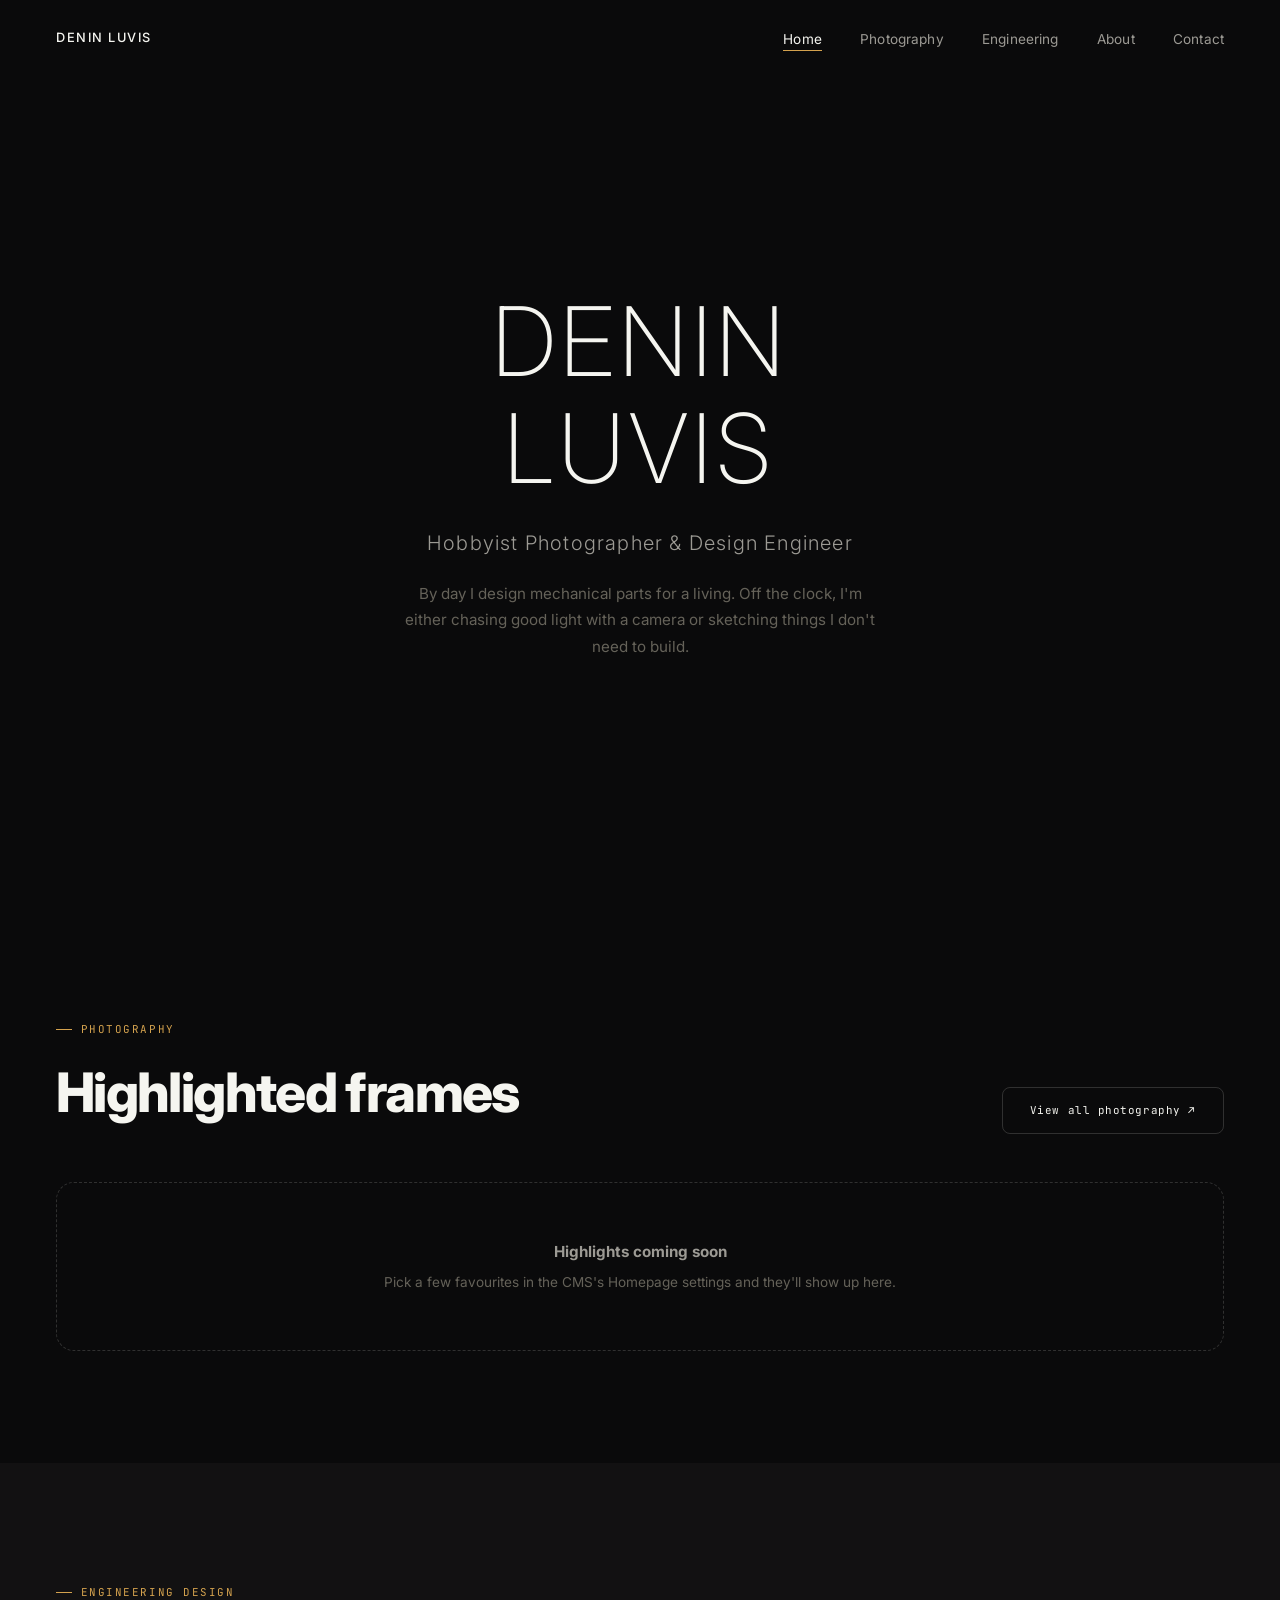
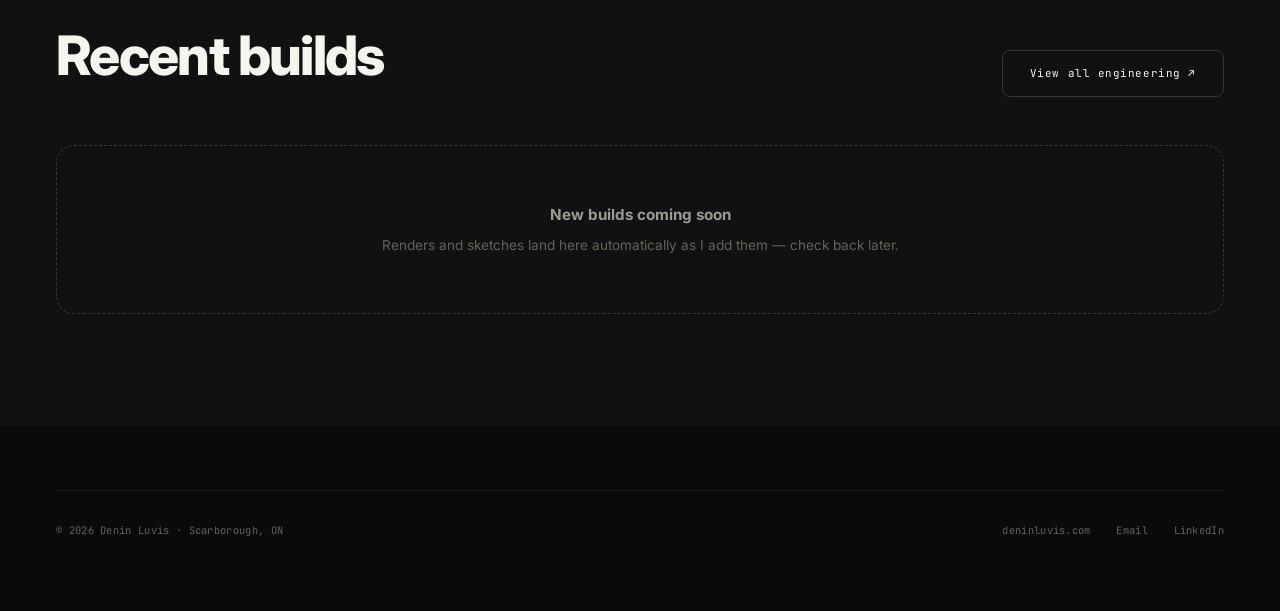
==== index.html @ 24b5c18c "Replace the home page photography teaser with curated highlights The auto-pulled "latest 6" masonry " ====
<!DOCTYPE html>
<html lang="en">
<head>
  <meta charset="UTF-8" />
  <meta name="viewport" content="width=device-width, initial-scale=1.0" />
  <title>Denin Luvis</title>
  <meta name="description" content="Denin Luvis — photography and personal engineering design projects, just for fun." />

  <!-- Google Fonts -->
  <link rel="preconnect" href="https://fonts.googleapis.com" />
  <link rel="preconnect" href="https://fonts.gstatic.com" crossorigin />
  <link href="https://fonts.googleapis.com/css2?family=Inter:wght@200;300;400;500;600;700;800&family=JetBrains+Mono:wght@400;500&display=swap" rel="stylesheet" />

  <!-- Stylesheet -->
  <link rel="stylesheet" href="style.css" />
</head>
<body class="is-home">

  <!-- ── Navigation ── -->
  <nav id="nav">
    <a href="/" class="nav-logo">Denin Luvis</a>
    <ul class="nav-links" id="nav-links">
      <li><a href="/" class="active">Home</a></li>
      <li><a href="/photography.html">Photography</a></li>
      <li><a href="/engineering.html">Engineering</a></li>
      <li><a href="/about.html">About</a></li>
      <li><a href="/contact.html">Contact</a></li>
    </ul>
    <button class="nav-toggle" id="nav-toggle" aria-label="Toggle menu" aria-expanded="false">
      <span></span><span></span><span></span>
    </button>
  </nav>

  <!-- ── Hero ── -->
  <section id="hero">
    <div class="hero-content">
      <h1 class="hero-name">Denin<br>Luvis</h1>
      <p class="hero-role">Hobbyist Photographer &amp; Design Engineer</p>
      <p class="hero-sub">By day I design mechanical parts for a living. Off the clock, I'm either chasing good light with a camera or sketching things I don't need to build.</p>
    </div>
  </section>

  <!-- ── Highlighted Photography ── -->
  <section id="highlights" class="gallery-section">
    <div class="section-inner">
      <div class="section-header section-header-row">
        <div>
          <p class="eyebrow reveal mono">Photography</p>
          <h2 class="section-title reveal reveal-delay-1">Highlighted frames</h2>
        </div>
        <a href="/photography.html" class="btn btn-ghost reveal reveal-delay-1">View all photography ↗</a>
      </div>
      <div class="highlights-grid"></div>
      <div class="gallery-empty" hidden>
        <strong>Highlights coming soon</strong>
        Pick a few favourites in the CMS's Homepage settings and they'll show up here.
      </div>
    </div>
  </section>

  <!-- ── Latest Engineering ── -->
  <section id="latest-engineering" class="gallery-section gallery-alt">
    <div class="section-inner">
      <div class="section-header section-header-row">
        <div>
          <p class="eyebrow reveal mono">Engineering Design</p>
          <h2 class="section-title reveal reveal-delay-1">Recent builds</h2>
        </div>
        <a href="/engineering.html" class="btn btn-ghost reveal reveal-delay-1">View all engineering ↗</a>
      </div>
      <div class="gallery-grid"></div>
      <div class="gallery-empty" hidden>
        <strong>New builds coming soon</strong>
        Renders and sketches land here automatically as I add them — check back later.
      </div>
    </div>
  </section>

  <!-- ── Footer ── -->
  <footer class="site-footer">
    <div class="footer-bar reveal">
      <span>© 2026 Denin Luvis · Scarborough, ON</span>
      <div class="footer-links">
        <a href="https://deninluvis.com" target="_blank" rel="noopener">deninluvis.com</a>
        <a href="mailto:contact@deninluvis.com">Email</a>
        <a href="https://www.linkedin.com/in/deninluvis" target="_blank" rel="noopener">LinkedIn</a>
      </div>
    </div>
  </footer>

  <!-- ── Lightbox ── -->
  <div id="lightbox">
    <button id="lightbox-close" aria-label="Close">&times;</button>
    <button id="lightbox-prev" class="lightbox-nav" aria-label="Previous image">&larr;</button>
    <img id="lightbox-img" src="" alt="" />
    <div class="lightbox-info">
      <div class="lightbox-meta">
        <span id="lightbox-caption"></span>
        <span id="lightbox-counter"></span>
      </div>
      <p id="lightbox-detail" class="lightbox-detail mono"></p>
      <a id="lightbox-link" class="lightbox-link mono" href="#" target="_blank" rel="noopener" hidden>View CAD model ↗</a>
    </div>
    <button id="lightbox-next" class="lightbox-nav" aria-label="Next image">&rarr;</button>
  </div>

  <!-- JavaScript -->
  <script src="main.js"></script>
</body>
</html>
---- style.css ----
/* =============================================
   Portfolio — Denin Luvis
   style.css — dark, image-forward hobby portfolio
   ============================================= */

*, *::before, *::after { box-sizing: border-box; margin: 0; padding: 0; }

:root {
  --bg:           #0a0a0b;
  --surface:      #151415;
  --surface-alt:  #121112;
  --ink:          #f5f5f0;
  --ink-mid:      #9c9a94;
  --ink-soft:     #656259;
  --line:         rgba(245,245,240,0.08);
  --line-strong:  rgba(245,245,240,0.16);
  --accent:       #d4a24e;
  --accent-dim:   #b8863a;
  --accent-soft:  rgba(212,162,78,0.12);
  --accent-line:  rgba(212,162,78,0.32);
  --accent-glow:  rgba(212,162,78,0.35);
  --bg-rgb:       10,10,11;
  --radius-sm:    8px;
  --radius:       14px;
  --radius-lg:    18px;
  --shadow-sm:    0 1px 2px rgba(0,0,0,0.4);
  --shadow-md:    0 24px 56px -16px rgba(0,0,0,0.75);
  --ease:         cubic-bezier(.16,.8,.24,1);
}

html { scroll-behavior: smooth; }

body {
  background: var(--bg);
  color: var(--ink);
  font-family: 'Inter', -apple-system, BlinkMacSystemFont, sans-serif;
  font-weight: 400;
  line-height: 1.5;
  overflow-x: hidden;
}

.mono { font-family: 'JetBrains Mono', ui-monospace, monospace; }
a { color: inherit; }

/* ── Nav ── */
nav {
  position: fixed;
  top: 0; left: 0; right: 0;
  z-index: 100;
  display: flex;
  align-items: center;
  justify-content: space-between;
  padding: 1.6rem 3.5rem;
  background: rgba(var(--bg-rgb),0.55);
  backdrop-filter: blur(22px) saturate(160%);
  -webkit-backdrop-filter: blur(22px) saturate(160%);
  border-bottom: 1px solid transparent;
  box-shadow: none;
  transition: background 0.35s var(--ease), backdrop-filter 0.35s var(--ease), border-color 0.35s var(--ease), padding 0.35s var(--ease), box-shadow 0.35s var(--ease);
}
nav.scrolled {
  padding: 1.15rem 3.5rem;
  border-bottom: 1px solid var(--line-strong);
  box-shadow: inset 0 1px 0 rgba(245,245,240,0.08), 0 12px 40px -16px rgba(0,0,0,0.55);
}

/* Home page only: nav starts fully transparent over the hero photo,
   the glass panel fades in once you scroll. */
body.is-home nav {
  background: transparent;
  backdrop-filter: none;
  -webkit-backdrop-filter: none;
}
body.is-home nav.scrolled {
  background: rgba(var(--bg-rgb),0.55);
  backdrop-filter: blur(22px) saturate(160%);
  -webkit-backdrop-filter: blur(22px) saturate(160%);
  border-bottom: 1px solid var(--line-strong);
  box-shadow: inset 0 1px 0 rgba(245,245,240,0.08), 0 12px 40px -16px rgba(0,0,0,0.55);
}
.nav-logo {
  font-size: 0.8rem;
  font-weight: 500;
  letter-spacing: 0.12em;
  text-transform: uppercase;
  color: var(--ink);
  text-decoration: none;
}
.nav-links { display: flex; align-items: center; gap: 2.4rem; list-style: none; }
.nav-links a {
  font-size: 0.85rem;
  font-weight: 400;
  letter-spacing: 0.01em;
  color: var(--ink-mid);
  text-decoration: none;
  transition: color 0.2s;
  position: relative;
  padding-bottom: 0.3rem;
}
.nav-links a::after {
  content: '';
  position: absolute;
  bottom: 0; left: 0;
  width: 0; height: 1px;
  background: var(--ink);
  transition: width 0.3s var(--ease);
}
.nav-links a:hover { color: var(--ink); }
.nav-links a:hover::after { width: 100%; }
.nav-links a.active { color: var(--ink); }
.nav-links a.active::after { width: 100%; background: var(--accent); }

.nav-toggle {
  display: none;
  flex-direction: column;
  gap: 5px;
  background: none;
  border: none;
  cursor: pointer;
  padding: 0.4rem;
}
.nav-toggle span { width: 20px; height: 1.5px; background: var(--ink); transition: transform 0.3s, opacity 0.3s; }
.nav-toggle.open span:nth-child(1) { transform: translateY(6.5px) rotate(45deg); }
.nav-toggle.open span:nth-child(2) { opacity: 0; }
.nav-toggle.open span:nth-child(3) { transform: translateY(-6.5px) rotate(-45deg); }

/* ── Shared ── */
section { position: relative; }
.section-inner { max-width: 1280px; margin: 0 auto; }

.eyebrow {
  font-family: 'JetBrains Mono', ui-monospace, monospace;
  font-size: 0.68rem;
  letter-spacing: 0.14em;
  text-transform: uppercase;
  color: var(--accent);
  display: inline-flex;
  align-items: center;
  gap: 0.55rem;
}
.eyebrow::before { content: ''; width: 16px; height: 1px; background: var(--accent); }

.section-header { margin: 0 auto 3rem; max-width: 640px; text-align: center; }
.section-header-row {
  display: flex;
  justify-content: space-between;
  align-items: flex-end;
  text-align: left;
  margin: 0 0 3rem;
  max-width: none;
  gap: 2rem;
  flex-wrap: wrap;
}
.section-title {
  font-size: clamp(2.2rem, 4.4vw, 3.4rem);
  font-weight: 800;
  letter-spacing: -0.03em;
  margin-top: 0.9rem;
}
.section-sub { margin-top: 0.9rem; font-size: 0.92rem; color: var(--ink-mid); line-height: 1.7; }

/* ── Hero ── */
#hero {
  position: relative;
  min-height: 100svh;
  display: flex;
  align-items: center;
  justify-content: center;
  text-align: center;
  padding: 8rem 2rem 5rem;
  background: var(--bg);
  overflow: hidden;
}
#hero::before {
  content: '';
  position: absolute;
  inset: 0;
  background-image: var(--hero-image, none);
  background-size: cover;
  background-position: center 45%;
  opacity: 0;
  filter: saturate(0.9);
  transition: opacity 1.1s var(--ease);
}
#hero.has-image::before { opacity: 1; }
#hero::after {
  content: '';
  position: absolute;
  inset: 0;
  background:
    radial-gradient(ellipse 70% 58% at 50% 48%, rgba(var(--bg-rgb),0.74), rgba(var(--bg-rgb),0.38) 70%),
    linear-gradient(180deg, rgba(var(--bg-rgb),0.4) 0%, rgba(var(--bg-rgb),0.28) 35%, rgba(var(--bg-rgb),0.6) 100%);
}
.hero-content { position: relative; z-index: 1; max-width: 900px; }
h1.hero-name {
  font-size: clamp(2.8rem, 7.5vw, 6rem);
  font-weight: 200;
  line-height: 1.12;
  letter-spacing: 0.05em;
  text-transform: uppercase;
  opacity: 0;
  transform: translateY(22px);
  animation: fadeUp 0.8s 0.22s forwards;
}
.hero-role {
  margin-top: 1.6rem;
  font-size: clamp(1rem, 1.6vw, 1.25rem);
  font-weight: 300;
  letter-spacing: 0.06em;
  color: var(--ink-mid);
  opacity: 0;
  transform: translateY(14px);
  animation: fadeUp 0.8s 0.4s forwards;
}
.hero-sub {
  margin: 1.4rem auto 0;
  font-size: 0.95rem;
  color: var(--ink-soft);
  max-width: 480px;
  line-height: 1.75;
  opacity: 0;
  transform: translateY(14px);
  animation: fadeUp 0.8s 0.56s forwards;
}
.scroll-cue {
  position: absolute;
  bottom: 2.4rem; left: 50%;
  transform: translateX(-50%);
  z-index: 1;
  display: flex;
  flex-direction: column;
  align-items: center;
  gap: 0.6rem;
  font-size: 0.6rem;
  letter-spacing: 0.2em;
  text-transform: uppercase;
  color: var(--ink-soft);
  opacity: 0;
  animation: fadeUp 0.9s 1s forwards;
}
.scroll-cue-line { width: 1px; height: 32px; background: linear-gradient(180deg, var(--accent), transparent); }

/* ── Buttons ── */
.btn {
  display: inline-flex;
  align-items: center;
  gap: 0.6rem;
  padding: 0.9rem 1.7rem;
  border-radius: var(--radius-sm);
  font-family: 'JetBrains Mono', ui-monospace, monospace;
  font-size: 0.68rem;
  letter-spacing: 0.05em;
  text-decoration: none;
  transition: transform 0.25s var(--ease), box-shadow 0.25s var(--ease), background 0.25s, color 0.25s, border-color 0.25s;
}
.btn-primary { background: var(--ink); color: var(--bg); border: 1px solid var(--ink); }
.btn-primary:hover { background: var(--accent); border-color: var(--accent); transform: translateY(-2px); box-shadow: var(--shadow-md), 0 0 40px var(--accent-glow); }
.btn-ghost { border: 1px solid var(--line-strong); color: var(--ink); }
.btn-ghost:hover { border-color: var(--accent); color: var(--accent); background: var(--accent-soft); transform: translateY(-2px); box-shadow: 0 0 28px var(--accent-glow); }

/* ── Gallery sections ── */
.gallery-section { padding: 7rem 3.5rem; }
.gallery-section.gallery-alt { background: var(--surface-alt); }

.gallery-grid {
  column-count: 2;
  column-gap: 0.5rem;
}
@media (min-width: 700px) { .gallery-grid { column-count: 3; } }
@media (min-width: 1100px) { .gallery-grid { column-count: 4; } }
.gallery-tile {
  position: relative;
  overflow: hidden;
  border: none;
  padding: 0;
  cursor: pointer;
  background: var(--surface);
  border-radius: var(--radius-sm);
  display: block;
  width: 100%;
  margin-bottom: 0.5rem;
  break-inside: avoid;
}
.gallery-tile img {
  width: 100%;
  height: auto;
  display: block;
  filter: brightness(0.94);
  transition: transform 0.7s var(--ease), filter 0.5s var(--ease);
}
.gallery-tile:hover img { transform: scale(1.07); filter: brightness(0.65); }
.gallery-tile-caption {
  position: absolute;
  left: 0; right: 0; bottom: 0;
  padding: 1.1rem 1rem;
  background: linear-gradient(180deg, transparent, rgba(0,0,0,0.75));
  color: var(--accent);
  font-size: 0.66rem;
  letter-spacing: 0.05em;
  text-transform: uppercase;
  text-align: left;
  opacity: 0;
  transform: translateY(8px);
  transition: opacity 0.3s, transform 0.3s;
}
.gallery-tile:hover .gallery-tile-caption { opacity: 1; transform: none; }

/* ── Highlighted photos (home page): fixed bento-style slots instead of
   the freeform masonry — 3 portrait (tall) + 3 landscape (wide) tiles ── */
.highlights-grid {
  display: grid;
  grid-template-columns: repeat(4, 1fr);
  grid-auto-rows: 150px;
  grid-auto-flow: dense;
  gap: 0.65rem;
}
.highlight-tile.portrait { grid-row: span 2; }
.highlight-tile.landscape { grid-column: span 2; }
.highlight-tile img { height: 100%; object-fit: cover; }
@media (max-width: 900px) {
  .highlights-grid { grid-template-columns: repeat(2, 1fr); grid-auto-rows: 130px; }
  .highlight-tile.landscape { grid-column: span 2; }
  .highlight-tile.portrait { grid-column: span 1; grid-row: span 2; }
}

.gallery-empty {
  border: 1px dashed var(--line-strong);
  border-radius: var(--radius-lg);
  padding: 3.5rem 2rem;
  text-align: center;
  color: var(--ink-soft);
  font-size: 0.85rem;
  line-height: 1.7;
}
.gallery-empty strong { color: var(--ink-mid); display: block; margin-bottom: 0.4rem; font-size: 0.95rem; }

/* ── About ── */
#about { padding: 8rem 3.5rem; background: var(--bg); border-top: 1px solid var(--line); }
#about .section-inner { max-width: 760px; }
.about-text {
  font-size: 0.98rem;
  line-height: 1.9;
  color: var(--ink-mid);
  margin-bottom: 1.3rem;
}
.about-text strong { color: var(--ink); font-weight: 600; }

/* ── Contact ── */
#contact {
  background: var(--surface-alt);
  padding: 9rem 3.5rem;
  display: flex;
  flex-direction: column;
  align-items: center;
  text-align: center;
  border-top: 1px solid var(--line);
}
.contact-heading {
  font-size: clamp(2.4rem, 6.4vw, 4.8rem);
  font-weight: 800;
  letter-spacing: -0.035em;
  line-height: 1.06;
  margin: 1.4rem 0 2.6rem;
  max-width: 760px;
}
.contact-heading .accent-text { color: var(--accent); }

.site-footer { background: var(--bg); padding: 4rem 3.5rem 4.5rem; display: flex; justify-content: center; }

.footer-bar {
  margin: 0 auto;
  padding-top: 2rem;
  border-top: 1px solid var(--line);
  width: 100%;
  max-width: 1280px;
  display: flex;
  justify-content: space-between;
  align-items: center;
  font-family: 'JetBrains Mono', ui-monospace, monospace;
  font-size: 0.65rem;
  color: var(--ink-soft);
  letter-spacing: 0.03em;
}
.footer-links { display: flex; gap: 1.6rem; }
.footer-links a { text-decoration: none; color: var(--ink-soft); transition: color 0.2s; }
.footer-links a:hover { color: var(--accent); }

/* ── Lightbox ── */
#lightbox {
  position: fixed;
  inset: 0;
  z-index: 1000;
  background: rgba(6,5,4,0.95);
  display: flex;
  flex-direction: column;
  align-items: center;
  justify-content: center;
  opacity: 0;
  pointer-events: none;
  transition: opacity 0.3s var(--ease);
  padding: 2rem;
}
#lightbox.open { opacity: 1; pointer-events: auto; }
#lightbox img {
  max-width: 88vw;
  max-height: 76vh;
  object-fit: contain;
  border-radius: 4px;
  transition: opacity 0.15s;
  box-shadow: var(--shadow-md);
}
.lightbox-info { margin-top: 1.2rem; max-width: 560px; text-align: center; }
.lightbox-meta {
  display: flex;
  align-items: center;
  justify-content: center;
  gap: 1rem;
  font-family: 'JetBrains Mono', ui-monospace, monospace;
  font-size: 0.7rem;
  letter-spacing: 0.05em;
  color: var(--ink-mid);
}
.lightbox-meta span:first-child { color: var(--ink); text-transform: uppercase; }
.lightbox-detail {
  margin-top: 0.6rem;
  font-size: 0.72rem;
  letter-spacing: 0.03em;
  color: var(--ink-soft);
  line-height: 1.7;
}
.lightbox-link {
  display: inline-flex;
  margin-top: 0.9rem;
  font-size: 0.66rem;
  letter-spacing: 0.06em;
  text-transform: uppercase;
  color: var(--accent);
  text-decoration: none;
  border-bottom: 1px solid var(--accent-line);
  padding-bottom: 2px;
  transition: color 0.2s, border-color 0.2s;
}
.lightbox-link:hover { color: var(--accent-dim); border-color: var(--accent); }
.lightbox-link[hidden] { display: none; }
#lightbox-close {
  position: fixed;
  top: 1.8rem; right: 2rem;
  background: none;
  border: none;
  color: var(--ink);
  font-size: 1.6rem;
  line-height: 1;
  cursor: pointer;
  padding: 0.5rem;
  opacity: 0.75;
  transition: opacity 0.2s;
}
#lightbox-close:hover { opacity: 1; }
.lightbox-nav {
  position: fixed;
  top: 50%;
  transform: translateY(-50%);
  background: none;
  border: none;
  color: var(--ink);
  font-size: 1.8rem;
  cursor: pointer;
  padding: 1rem;
  opacity: 0.6;
  transition: opacity 0.2s;
}
.lightbox-nav:hover { opacity: 1; }
#lightbox-prev { left: 0.8rem; }
#lightbox-next { right: 0.8rem; }

/* ── Scroll reveal ── */
.reveal { opacity: 0; transform: translateY(28px); transition: opacity 0.8s var(--ease), transform 0.8s var(--ease); }
.reveal.visible { opacity: 1; transform: none; }
.reveal-delay-1 { transition-delay: 0.1s; }
.reveal-delay-2 { transition-delay: 0.2s; }

@keyframes fadeUp { to { opacity: 1; transform: none; } }

/* ── Responsive ── */
@media (max-width: 700px) {
  #hero::before { background-image: var(--hero-image-mobile, var(--hero-image, none)); }
  nav, nav.scrolled { padding: 1.2rem 1.5rem; }
  .nav-links {
    position: fixed;
    top: 64px; left: 0; right: 0;
    flex-direction: column;
    align-items: flex-start;
    gap: 1.4rem;
    background: var(--surface);
    border-bottom: 1px solid var(--line-strong);
    box-shadow: inset 0 1px 0 rgba(245,245,240,0.06), 0 16px 40px -16px rgba(0,0,0,0.55);
    padding: 1.6rem 1.5rem 2rem;
    transform: translateY(-8px);
    opacity: 0;
    pointer-events: none;
    transition: opacity 0.25s, transform 0.25s;
  }
  .nav-links.open { opacity: 1; transform: none; pointer-events: auto; }
  .nav-toggle { display: flex; }

  #hero { padding: 7rem 1.5rem 3.5rem; }
  .gallery-section, #about, #contact { padding: 5rem 1.5rem; }
  .section-header-row { flex-direction: column; align-items: flex-start; gap: 1.2rem; }
  .footer-bar { flex-direction: column; gap: 1rem; align-items: flex-start; }
  .lightbox-nav { font-size: 1.4rem; padding: 0.6rem; }
}
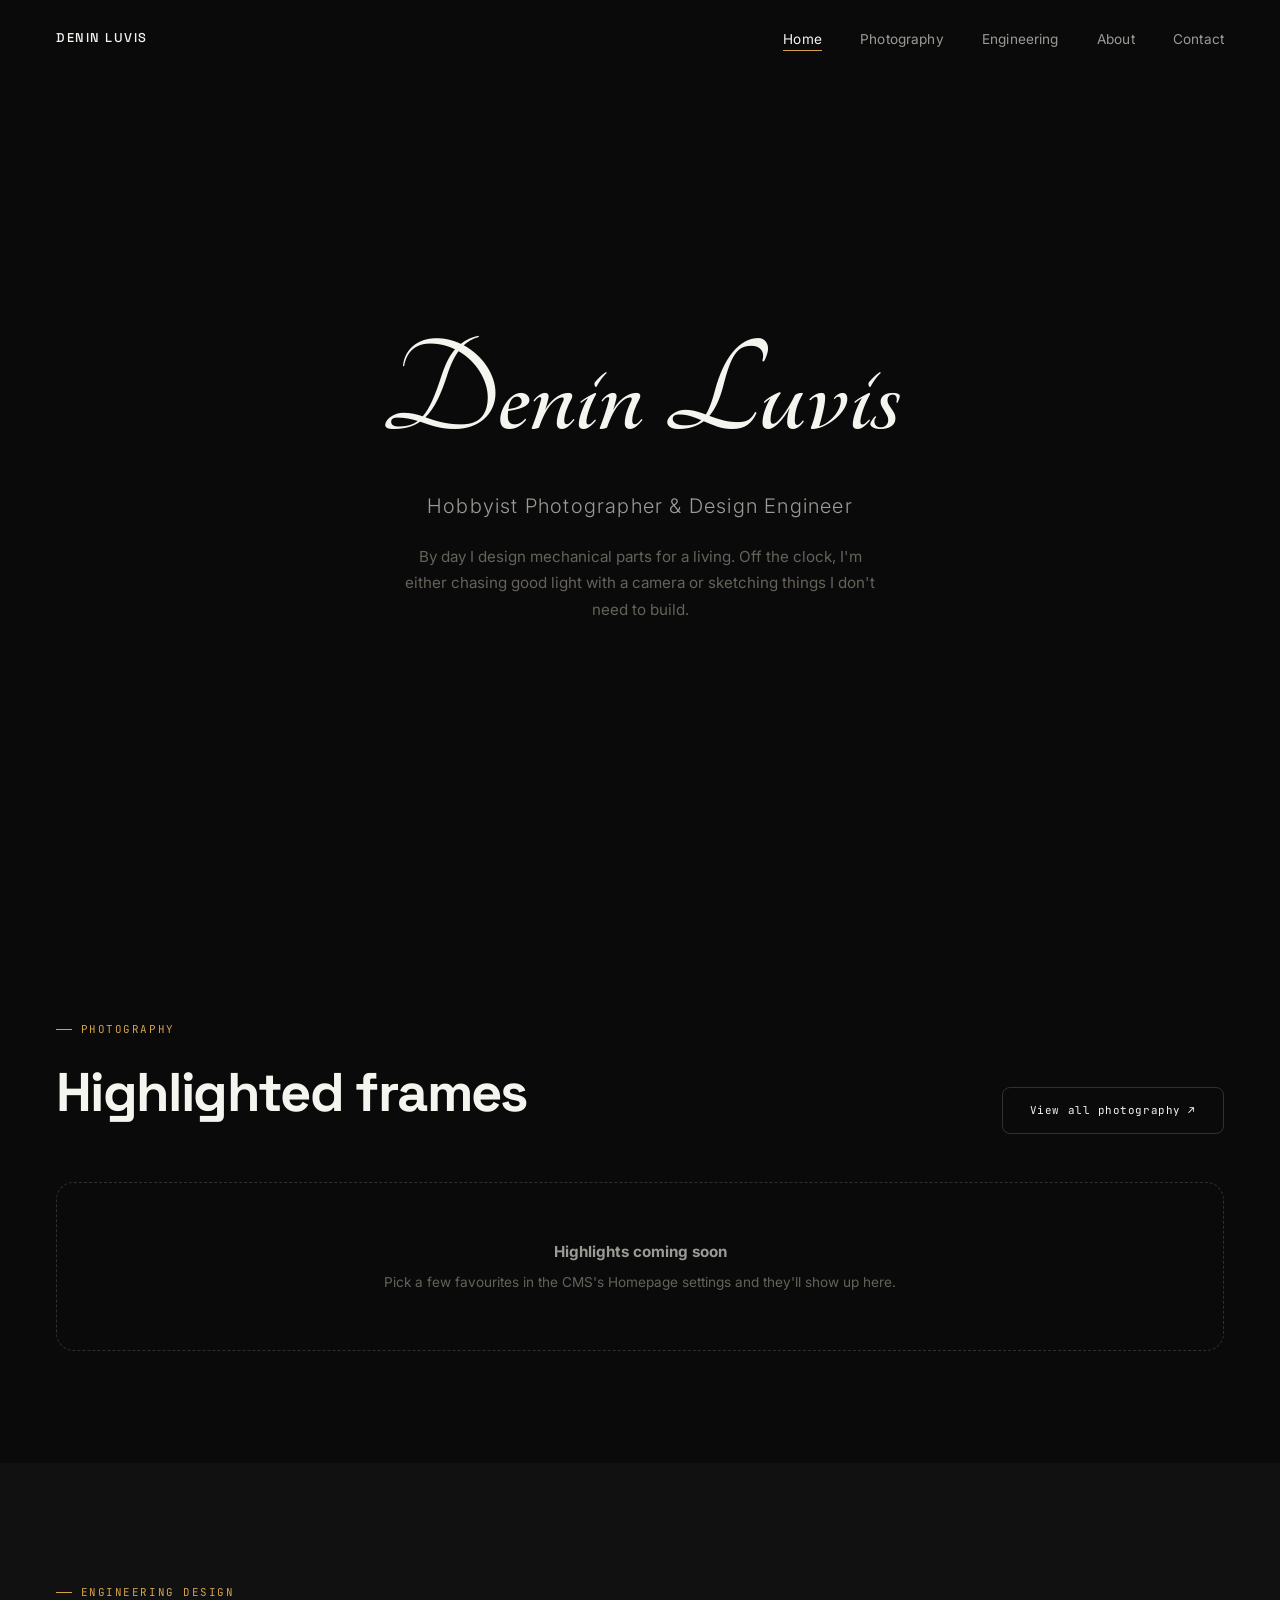
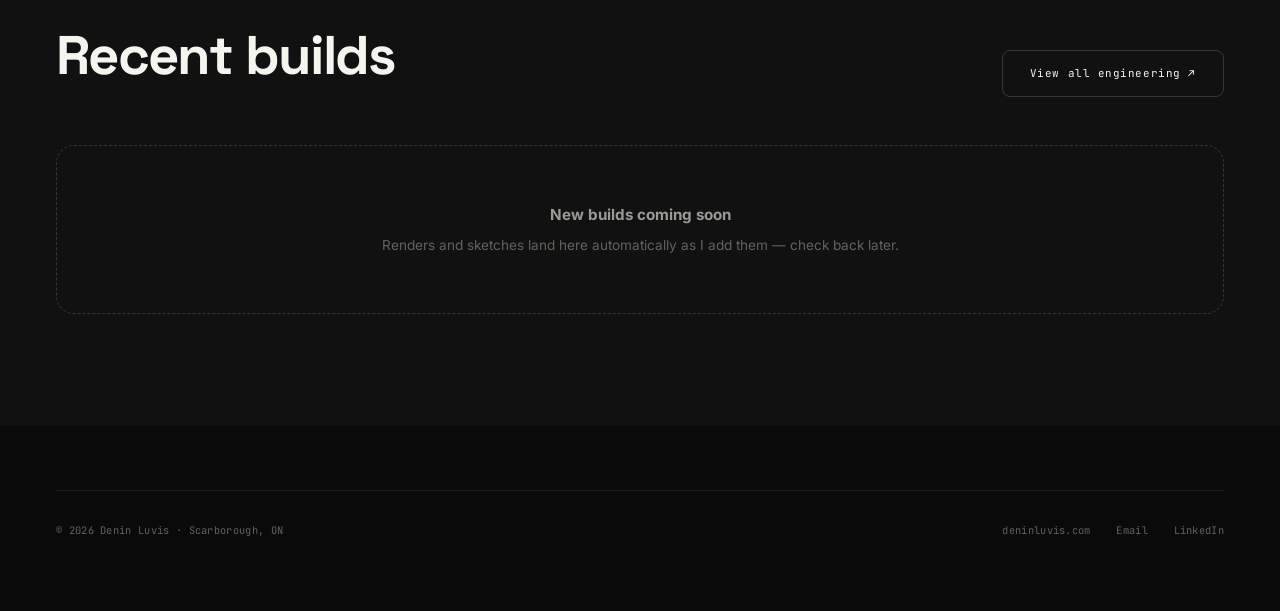
==== commit 5b131add: "Fix glassmorphic mobile nav legibility and switch heading font to Tangerine hero name Blur the page " ====
--- a/index.html
+++ b/index.html
@@ -9,7 +9,7 @@
   <!-- Google Fonts -->
   <link rel="preconnect" href="https://fonts.googleapis.com" />
   <link rel="preconnect" href="https://fonts.gstatic.com" crossorigin />
-  <link href="https://fonts.googleapis.com/css2?family=Inter:wght@200;300;400;500;600;700;800&family=JetBrains+Mono:wght@400;500&display=swap" rel="stylesheet" />
+  <link href="https://fonts.googleapis.com/css2?family=Inter:wght@200;300;400;500;600;700;800&family=Space+Grotesk:wght@300;400;500;600;700&family=Tangerine:wght@400;700&family=JetBrains+Mono:wght@400;500&display=swap" rel="stylesheet" />
 
   <!-- Stylesheet -->
   <link rel="stylesheet" href="style.css" />
@@ -34,7 +34,7 @@
   <!-- ── Hero ── -->
   <section id="hero">
     <div class="hero-content">
-      <h1 class="hero-name">Denin<br>Luvis</h1>
+      <h1 class="hero-name">Denin Luvis</h1>
       <p class="hero-role">Hobbyist Photographer &amp; Design Engineer</p>
       <p class="hero-sub">By day I design mechanical parts for a living. Off the clock, I'm either chasing good light with a camera or sketching things I don't need to build.</p>
     </div>
--- a/style.css
+++ b/style.css
@@ -42,6 +42,10 @@
 .mono { font-family: 'JetBrains Mono', ui-monospace, monospace; }
 a { color: inherit; }
 
+h1, h2, h3, .nav-logo {
+  font-family: 'Space Grotesk', 'Inter', -apple-system, BlinkMacSystemFont, sans-serif;
+}
+
 /* ── Nav ── */
 nav {
   position: fixed;
@@ -193,11 +197,12 @@
 }
 .hero-content { position: relative; z-index: 1; max-width: 900px; }
 h1.hero-name {
-  font-size: clamp(2.8rem, 7.5vw, 6rem);
-  font-weight: 200;
-  line-height: 1.12;
-  letter-spacing: 0.05em;
-  text-transform: uppercase;
+  font-family: 'Tangerine', 'Space Grotesk', cursive;
+  font-size: clamp(4.5rem, 11vw, 9rem);
+  font-weight: 700;
+  line-height: 1;
+  letter-spacing: 0;
+  text-transform: none;
   opacity: 0;
   transform: translateY(22px);
   animation: fadeUp 0.8s 0.22s forwards;
@@ -491,7 +496,9 @@
     flex-direction: column;
     align-items: flex-start;
     gap: 1.4rem;
-    background: var(--surface);
+    background: rgba(var(--bg-rgb),0.55);
+    backdrop-filter: blur(28px) saturate(180%);
+    -webkit-backdrop-filter: blur(28px) saturate(180%);
     border-bottom: 1px solid var(--line-strong);
     box-shadow: inset 0 1px 0 rgba(245,245,240,0.06), 0 16px 40px -16px rgba(0,0,0,0.55);
     padding: 1.6rem 1.5rem 2rem;
@@ -503,6 +510,16 @@
   .nav-links.open { opacity: 1; transform: none; pointer-events: auto; }
   .nav-toggle { display: flex; }
 
+  /* Blur/dim the page content itself behind the open mobile menu — a
+     translucent panel alone can't reliably hide large bold headings
+     sitting directly behind it, so the source content is blurred too. */
+  body.nav-open > section,
+  body.nav-open > footer {
+    filter: blur(16px);
+    opacity: 0.4;
+    transition: filter 0.3s, opacity 0.3s;
+  }
+
   #hero { padding: 7rem 1.5rem 3.5rem; }
   .gallery-section, #about, #contact { padding: 5rem 1.5rem; }
   .section-header-row { flex-direction: column; align-items: flex-start; gap: 1.2rem; }
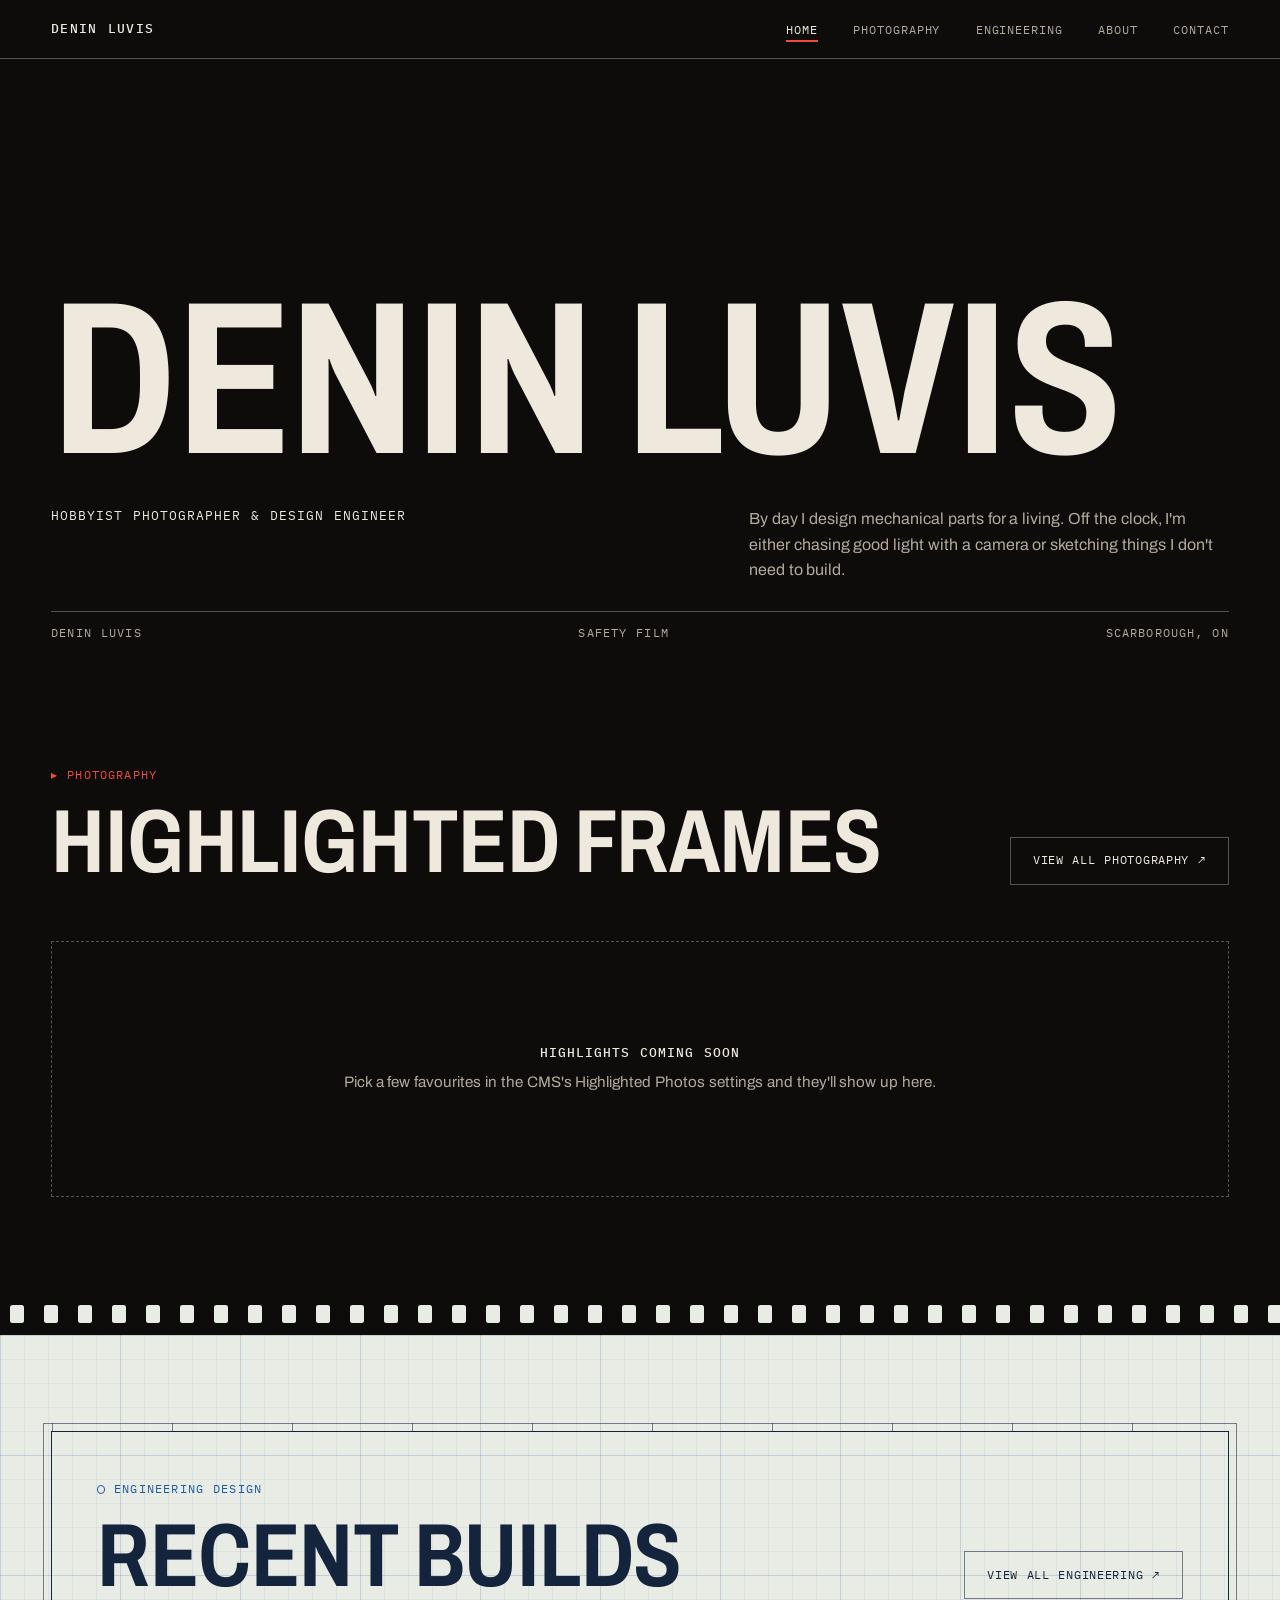
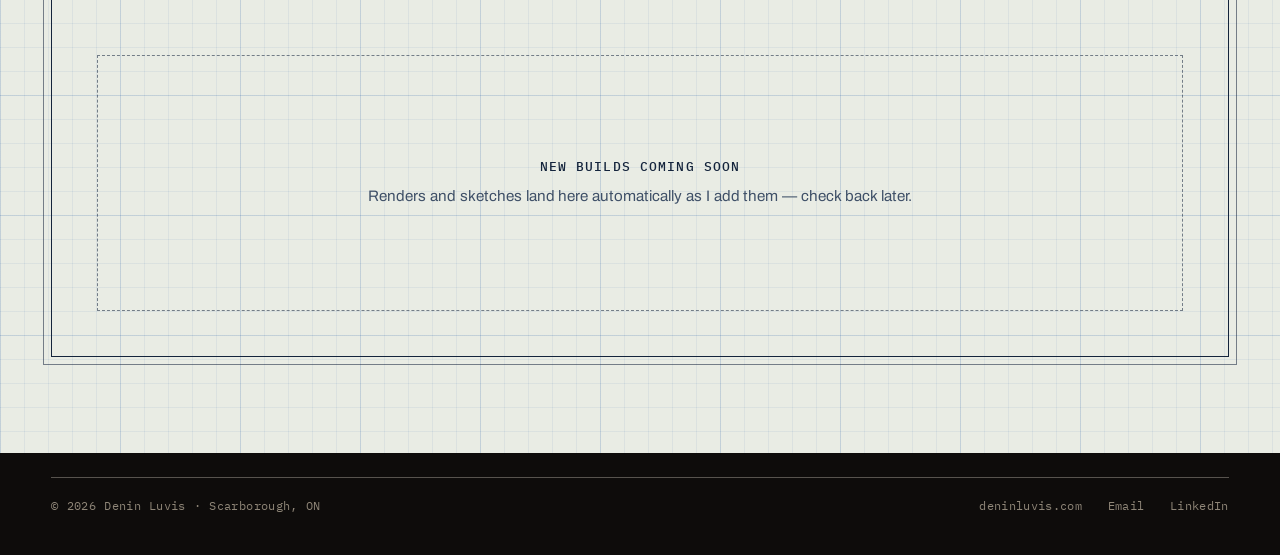
==== commit 2ea9728d: "Redesign site as Darkroom + Drafting and remove hero portrait Photography, Contact and 404 use a dar" ====
--- a/index.html
+++ b/index.html
@@ -9,7 +9,7 @@
   <!-- Google Fonts -->
   <link rel="preconnect" href="https://fonts.googleapis.com" />
   <link rel="preconnect" href="https://fonts.gstatic.com" crossorigin />
-  <link href="https://fonts.googleapis.com/css2?family=Inter:wght@200;300;400;500;600;700;800&family=Space+Grotesk:wght@300;400;500;600;700&family=Tangerine:wght@400;700&family=JetBrains+Mono:wght@400;500&display=swap" rel="stylesheet" />
+  <link href="https://fonts.googleapis.com/css2?family=Archivo:wdth,wght@75..100,400..700&family=IBM+Plex+Mono:wght@400;500&display=swap" rel="stylesheet" />
 
   <!-- Stylesheet -->
   <link rel="stylesheet" href="style.css" />
@@ -38,6 +38,11 @@
       <p class="hero-role">Hobbyist Photographer &amp; Design Engineer</p>
       <p class="hero-sub">By day I design mechanical parts for a living. Off the clock, I'm either chasing good light with a camera or sketching things I don't need to build.</p>
     </div>
+    <div class="hero-edge" aria-hidden="true">
+      <span>Denin Luvis</span>
+      <span>Safety film</span>
+      <span>Scarborough, ON</span>
+    </div>
   </section>
 
   <!-- ── Highlighted Photography ── -->
@@ -53,14 +58,16 @@
       <div class="highlights-grid"></div>
       <div class="gallery-empty" hidden>
         <strong>Highlights coming soon</strong>
-        Pick a few favourites in the CMS's Homepage settings and they'll show up here.
+        Pick a few favourites in the CMS's Highlighted Photos settings and they'll show up here.
       </div>
     </div>
   </section>
 
+  <div class="sprockets" aria-hidden="true"></div>
+
   <!-- ── Latest Engineering ── -->
-  <section id="latest-engineering" class="gallery-section gallery-alt">
-    <div class="section-inner">
+  <section id="latest-engineering" class="gallery-section room-draft">
+    <div class="section-inner sheet">
       <div class="section-header section-header-row">
         <div>
           <p class="eyebrow reveal mono">Engineering Design</p>
--- a/style.css
+++ b/style.css
@@ -1,50 +1,76 @@
 /* =============================================
    Portfolio — Denin Luvis
-   style.css — dark, image-forward hobby portfolio
+   style.css — "Darkroom + Drafting"
+
+   One type system, two rooms. Everything is driven
+   by the colour variables below:
+   - Darkroom (default): contact sheet, red grease-pencil
+     underlines.
+   - Drafting (.room-draft): paper, grid, sheet borders,
+     title blocks.
    ============================================= */
 
 *, *::before, *::after { box-sizing: border-box; margin: 0; padding: 0; }
 
+:root, #lightbox {
+  color-scheme: dark;
+  --bg:           #0e0c0b;
+  --surface:      #1a1715;
+  --ink:          #efe9dd;
+  --ink-mid:      #b3aa9b;
+  --ink-soft:     #8f8678;
+  --line:         rgba(239,233,221,0.14);
+  --line-strong:  rgba(239,233,221,0.32);
+  --accent:       #ef4a37;
+}
+
+.room-draft {
+  color-scheme: light;
+  --bg:           #e9ece4;
+  --surface:      #f6f7f1;
+  --ink:          #14243c;
+  --ink-mid:      #3f5068;
+  --ink-soft:     #566680;
+  --line:         rgba(20,36,60,0.18);
+  --line-strong:  rgba(20,36,60,0.55);
+  --accent:       #1c5aa6;
+  --grid:         rgba(28,90,166,0.07);
+  --grid-major:   rgba(28,90,166,0.13);
+
+  background-color: var(--bg);
+  background-image:
+    linear-gradient(var(--grid-major) 1px, transparent 1px),
+    linear-gradient(90deg, var(--grid-major) 1px, transparent 1px),
+    linear-gradient(var(--grid) 1px, transparent 1px),
+    linear-gradient(90deg, var(--grid) 1px, transparent 1px);
+  background-size: 120px 120px, 120px 120px, 24px 24px, 24px 24px;
+  color: var(--ink);
+}
+
 :root {
-  --bg:           #0a0a0b;
-  --surface:      #151415;
-  --surface-alt:  #121112;
-  --ink:          #f5f5f0;
-  --ink-mid:      #9c9a94;
-  --ink-soft:     #656259;
-  --line:         rgba(245,245,240,0.08);
-  --line-strong:  rgba(245,245,240,0.16);
-  --accent:       #d4a24e;
-  --accent-dim:   #b8863a;
-  --accent-soft:  rgba(212,162,78,0.12);
-  --accent-line:  rgba(212,162,78,0.32);
-  --accent-glow:  rgba(212,162,78,0.35);
-  --bg-rgb:       10,10,11;
-  --radius-sm:    8px;
-  --radius:       14px;
-  --radius-lg:    18px;
-  --shadow-sm:    0 1px 2px rgba(0,0,0,0.4);
-  --shadow-md:    0 24px 56px -16px rgba(0,0,0,0.75);
-  --ease:         cubic-bezier(.16,.8,.24,1);
+  --gutter:    clamp(1.25rem, 4vw, 3.5rem);
+  --sheet-pad: clamp(1.25rem, 3.5vw, 3rem);
+  --ease:      cubic-bezier(.16,.8,.24,1);
+  --font-body: 'Archivo', -apple-system, BlinkMacSystemFont, 'Segoe UI', sans-serif;
+  --font-mono: 'IBM Plex Mono', ui-monospace, 'Cascadia Mono', Consolas, monospace;
 }
 
 html { scroll-behavior: smooth; }
 
 body {
-  background: var(--bg);
-  color: var(--ink);
-  font-family: 'Inter', -apple-system, BlinkMacSystemFont, sans-serif;
+  background-color: var(--bg);
+  color: var(--ink);
+  font-family: var(--font-body);
   font-weight: 400;
-  line-height: 1.5;
+  line-height: 1.55;
+  word-spacing: 0.05em;
   overflow-x: hidden;
 }
 
-.mono { font-family: 'JetBrains Mono', ui-monospace, monospace; }
+.mono { font-family: var(--font-mono); }
 a { color: inherit; }
 
-h1, h2, h3, .nav-logo {
-  font-family: 'Space Grotesk', 'Inter', -apple-system, BlinkMacSystemFont, sans-serif;
-}
+:focus-visible { outline: 2px solid var(--accent); outline-offset: 3px; }
 
 /* ── Nav ── */
 nav {
@@ -54,58 +80,38 @@
   display: flex;
   align-items: center;
   justify-content: space-between;
-  padding: 1.6rem 3.5rem;
-  background: rgba(var(--bg-rgb),0.55);
-  backdrop-filter: blur(22px) saturate(160%);
-  -webkit-backdrop-filter: blur(22px) saturate(160%);
-  border-bottom: 1px solid transparent;
-  box-shadow: none;
-  transition: background 0.35s var(--ease), backdrop-filter 0.35s var(--ease), border-color 0.35s var(--ease), padding 0.35s var(--ease), box-shadow 0.35s var(--ease);
-}
-nav.scrolled {
-  padding: 1.15rem 3.5rem;
+  padding: 1.05rem var(--gutter);
+  background: var(--bg);
   border-bottom: 1px solid var(--line-strong);
-  box-shadow: inset 0 1px 0 rgba(245,245,240,0.08), 0 12px 40px -16px rgba(0,0,0,0.55);
-}
-
-/* Home page only: nav starts fully transparent over the hero photo,
-   the glass panel fades in once you scroll. */
-body.is-home nav {
-  background: transparent;
-  backdrop-filter: none;
-  -webkit-backdrop-filter: none;
-}
-body.is-home nav.scrolled {
-  background: rgba(var(--bg-rgb),0.55);
-  backdrop-filter: blur(22px) saturate(160%);
-  -webkit-backdrop-filter: blur(22px) saturate(160%);
-  border-bottom: 1px solid var(--line-strong);
-  box-shadow: inset 0 1px 0 rgba(245,245,240,0.08), 0 12px 40px -16px rgba(0,0,0,0.55);
-}
+  transition: background 0.3s var(--ease), border-color 0.3s var(--ease);
+}
+
 .nav-logo {
+  font-family: var(--font-mono);
   font-size: 0.8rem;
   font-weight: 500;
-  letter-spacing: 0.12em;
+  letter-spacing: 0.1em;
   text-transform: uppercase;
   color: var(--ink);
   text-decoration: none;
 }
-.nav-links { display: flex; align-items: center; gap: 2.4rem; list-style: none; }
+.nav-links { display: flex; align-items: center; gap: 2.2rem; list-style: none; }
 .nav-links a {
-  font-size: 0.85rem;
-  font-weight: 400;
-  letter-spacing: 0.01em;
+  font-family: var(--font-mono);
+  font-size: 0.74rem;
+  letter-spacing: 0.08em;
+  text-transform: uppercase;
   color: var(--ink-mid);
   text-decoration: none;
   transition: color 0.2s;
   position: relative;
-  padding-bottom: 0.3rem;
+  padding: 0.35rem 0;
 }
 .nav-links a::after {
   content: '';
   position: absolute;
   bottom: 0; left: 0;
-  width: 0; height: 1px;
+  width: 0; height: 2px;
   background: var(--ink);
   transition: width 0.3s var(--ease);
 }
@@ -121,343 +127,466 @@
   background: none;
   border: none;
   cursor: pointer;
-  padding: 0.4rem;
-}
-.nav-toggle span { width: 20px; height: 1.5px; background: var(--ink); transition: transform 0.3s, opacity 0.3s; }
-.nav-toggle.open span:nth-child(1) { transform: translateY(6.5px) rotate(45deg); }
+  padding: 0.6rem;
+  margin-right: -0.6rem;
+}
+.nav-toggle span { width: 22px; height: 2px; background: var(--ink); transition: transform 0.3s, opacity 0.3s; }
+.nav-toggle.open span:nth-child(1) { transform: translateY(7px) rotate(45deg); }
 .nav-toggle.open span:nth-child(2) { opacity: 0; }
-.nav-toggle.open span:nth-child(3) { transform: translateY(-6.5px) rotate(-45deg); }
+.nav-toggle.open span:nth-child(3) { transform: translateY(-7px) rotate(-45deg); }
 
 /* ── Shared ── */
 section { position: relative; }
-.section-inner { max-width: 1280px; margin: 0 auto; }
+.section-inner { max-width: 1400px; margin: 0 auto; }
 
 .eyebrow {
-  font-family: 'JetBrains Mono', ui-monospace, monospace;
-  font-size: 0.68rem;
-  letter-spacing: 0.14em;
+  font-family: var(--font-mono);
+  font-size: 0.74rem;
+  letter-spacing: 0.1em;
   text-transform: uppercase;
   color: var(--accent);
   display: inline-flex;
   align-items: center;
   gap: 0.55rem;
 }
-.eyebrow::before { content: ''; width: 16px; height: 1px; background: var(--accent); }
-
-.section-header { margin: 0 auto 3rem; max-width: 640px; text-align: center; }
+.eyebrow::before { content: '▸'; }
+
+/* Drafting room swaps the film arrow for a drawing balloon. */
+.room-draft .eyebrow::before {
+  content: '';
+  width: 0.7em; height: 0.7em;
+  border: 1.5px solid currentColor;
+  border-radius: 50%;
+}
+
+.section-header { margin: 0 0 3.5rem; }
 .section-header-row {
   display: flex;
   justify-content: space-between;
   align-items: flex-end;
-  text-align: left;
-  margin: 0 0 3rem;
-  max-width: none;
   gap: 2rem;
   flex-wrap: wrap;
 }
 .section-title {
-  font-size: clamp(2.2rem, 4.4vw, 3.4rem);
-  font-weight: 800;
-  letter-spacing: -0.03em;
-  margin-top: 0.9rem;
-}
-.section-sub { margin-top: 0.9rem; font-size: 0.92rem; color: var(--ink-mid); line-height: 1.7; }
-
-/* ── Hero ── */
+  font-size: clamp(2.8rem, 7vw, 5.6rem);
+  font-weight: 650;
+  font-stretch: 78%;
+  line-height: 0.95;
+  letter-spacing: -0.005em;
+  text-transform: uppercase;
+  margin-top: 0.8rem;
+}
+.section-sub {
+  margin-top: 1.2rem;
+  max-width: 36rem;
+  font-size: 1.02rem;
+  color: var(--ink-mid);
+  line-height: 1.65;
+}
+
+/* Grease-pencil underline, used on the one phrase a heading leans on. */
+.accent-text {
+  display: inline-block;
+  padding-bottom: 0.12em;
+  background: url("data:image/svg+xml,%3Csvg xmlns='http://www.w3.org/2000/svg' viewBox='0 0 300 12' preserveAspectRatio='none'%3E%3Cpath d='M3 8C60 3 120 10 180 5s90 2 117-1' fill='none' stroke='%23ef4a37' stroke-width='3.5' stroke-linecap='round' vector-effect='non-scaling-stroke'/%3E%3C/svg%3E") left bottom / 100% 0.2em no-repeat;
+}
+
+/* ── Hero: the name, set as large as the page allows ── */
 #hero {
   position: relative;
-  min-height: 100svh;
-  display: flex;
-  align-items: center;
-  justify-content: center;
-  text-align: center;
-  padding: 8rem 2rem 5rem;
-  background: var(--bg);
+  min-height: 74svh;
+  display: flex;
+  align-items: flex-end;
+  padding: 8rem var(--gutter) 5.2rem;
   overflow: hidden;
 }
-#hero::before {
-  content: '';
-  position: absolute;
-  inset: 0;
-  background-image: var(--hero-image, none);
-  background-size: cover;
-  background-position: center 45%;
-  opacity: 0;
-  filter: saturate(0.9);
-  transition: opacity 1.1s var(--ease);
-}
-#hero.has-image::before { opacity: 1; }
-#hero::after {
-  content: '';
-  position: absolute;
-  inset: 0;
-  background:
-    radial-gradient(ellipse 70% 58% at 50% 48%, rgba(var(--bg-rgb),0.74), rgba(var(--bg-rgb),0.38) 70%),
-    linear-gradient(180deg, rgba(var(--bg-rgb),0.4) 0%, rgba(var(--bg-rgb),0.28) 35%, rgba(var(--bg-rgb),0.6) 100%);
-}
-.hero-content { position: relative; z-index: 1; max-width: 900px; }
+.hero-content {
+  width: 100%;
+  max-width: 1400px;
+  margin: 0 auto;
+  display: grid;
+  grid-template-columns: minmax(0, 1fr) minmax(0, 30rem);
+  column-gap: 3rem;
+  align-items: start;
+}
 h1.hero-name {
-  font-family: 'Tangerine', 'Space Grotesk', cursive;
-  font-size: clamp(4.5rem, 11vw, 9rem);
-  font-weight: 700;
-  line-height: 1;
-  letter-spacing: 0;
-  text-transform: none;
+  grid-column: 1 / -1;
+  margin-bottom: 2rem;
+  font-size: clamp(3.4rem, 17vw, 17.5rem);
+  font-weight: 650;
+  font-stretch: 75%;
+  line-height: 0.85;
+  letter-spacing: -0.005em;
+  text-transform: uppercase;
+  white-space: nowrap;
   opacity: 0;
   transform: translateY(22px);
   animation: fadeUp 0.8s 0.22s forwards;
 }
 .hero-role {
-  margin-top: 1.6rem;
-  font-size: clamp(1rem, 1.6vw, 1.25rem);
-  font-weight: 300;
-  letter-spacing: 0.06em;
-  color: var(--ink-mid);
+  grid-column: 1;
+  font-family: var(--font-mono);
+  font-size: 0.8rem;
+  letter-spacing: 0.08em;
+  text-transform: uppercase;
+  color: var(--ink);
   opacity: 0;
   transform: translateY(14px);
   animation: fadeUp 0.8s 0.4s forwards;
 }
 .hero-sub {
-  margin: 1.4rem auto 0;
-  font-size: 0.95rem;
-  color: var(--ink-soft);
-  max-width: 480px;
-  line-height: 1.75;
+  grid-column: 2;
+  font-size: 1rem;
+  color: var(--ink-mid);
+  line-height: 1.6;
   opacity: 0;
   transform: translateY(14px);
   animation: fadeUp 0.8s 0.56s forwards;
 }
-.scroll-cue {
+.hero-edge {
   position: absolute;
-  bottom: 2.4rem; left: 50%;
-  transform: translateX(-50%);
-  z-index: 1;
-  display: flex;
-  flex-direction: column;
-  align-items: center;
-  gap: 0.6rem;
-  font-size: 0.6rem;
-  letter-spacing: 0.2em;
-  text-transform: uppercase;
-  color: var(--ink-soft);
-  opacity: 0;
-  animation: fadeUp 0.9s 1s forwards;
-}
-.scroll-cue-line { width: 1px; height: 32px; background: linear-gradient(180deg, var(--accent), transparent); }
+  left: var(--gutter); right: var(--gutter);
+  bottom: 1.5rem;
+  display: flex;
+  justify-content: space-between;
+  gap: 1.5rem;
+  padding-top: 0.75rem;
+  border-top: 1px solid var(--line-strong);
+  font-family: var(--font-mono);
+  font-size: 0.72rem;
+  letter-spacing: 0.1em;
+  text-transform: uppercase;
+  color: var(--ink-mid);
+  white-space: nowrap;
+}
 
 /* ── Buttons ── */
 .btn {
   display: inline-flex;
   align-items: center;
   gap: 0.6rem;
-  padding: 0.9rem 1.7rem;
-  border-radius: var(--radius-sm);
-  font-family: 'JetBrains Mono', ui-monospace, monospace;
-  font-size: 0.68rem;
-  letter-spacing: 0.05em;
+  padding: 0.85rem 1.4rem;
+  font-family: var(--font-mono);
+  font-size: 0.76rem;
+  letter-spacing: 0.06em;
+  text-transform: uppercase;
   text-decoration: none;
-  transition: transform 0.25s var(--ease), box-shadow 0.25s var(--ease), background 0.25s, color 0.25s, border-color 0.25s;
+  transition: background 0.2s, color 0.2s, border-color 0.2s;
 }
 .btn-primary { background: var(--ink); color: var(--bg); border: 1px solid var(--ink); }
-.btn-primary:hover { background: var(--accent); border-color: var(--accent); transform: translateY(-2px); box-shadow: var(--shadow-md), 0 0 40px var(--accent-glow); }
+.btn-primary:hover { background: var(--accent); border-color: var(--accent); }
 .btn-ghost { border: 1px solid var(--line-strong); color: var(--ink); }
-.btn-ghost:hover { border-color: var(--accent); color: var(--accent); background: var(--accent-soft); transform: translateY(-2px); box-shadow: 0 0 28px var(--accent-glow); }
+.btn-ghost:hover { border-color: var(--accent); background: var(--accent); color: var(--bg); }
+
+/* ── Film edge: where the darkroom hands over to the drawing board ── */
+.sprockets {
+  height: 42px;
+  background: var(--bg) url("data:image/svg+xml,%3Csvg xmlns='http://www.w3.org/2000/svg' width='34' height='42'%3E%3Crect x='10' y='12' width='14' height='18' rx='2.5' fill='%23e9ece4'/%3E%3C/svg%3E") left center repeat-x;
+}
 
 /* ── Gallery sections ── */
-.gallery-section { padding: 7rem 3.5rem; }
-.gallery-section.gallery-alt { background: var(--surface-alt); }
+.gallery-section { padding: 7.5rem var(--gutter); }
+body.is-home .gallery-section { padding-top: 6rem; padding-bottom: 6rem; }
 
 .gallery-grid {
   column-count: 2;
-  column-gap: 0.5rem;
+  column-gap: 1rem;
 }
 @media (min-width: 700px) { .gallery-grid { column-count: 3; } }
 @media (min-width: 1100px) { .gallery-grid { column-count: 4; } }
+
 .gallery-tile {
   position: relative;
-  overflow: hidden;
-  border: none;
-  padding: 0;
-  cursor: pointer;
-  background: var(--surface);
-  border-radius: var(--radius-sm);
   display: block;
   width: 100%;
-  margin-bottom: 0.5rem;
+  margin-bottom: 1rem;
+  padding: 0;
+  border: none;
+  background: none;
+  color: inherit;
+  font: inherit;
+  text-align: left;
+  cursor: pointer;
   break-inside: avoid;
 }
+.tile-frame {
+  position: relative;
+  display: block;
+  overflow: hidden;
+  background: var(--surface);
+}
 .gallery-tile img {
+  display: block;
   width: 100%;
   height: auto;
+}
+
+/* Edge printing under each frame */
+.tile-edge {
+  display: flex;
+  padding: 0.45rem 0 0;
+  font-size: 0.72rem;
+  letter-spacing: 0.06em;
+  text-transform: uppercase;
+  color: var(--ink-soft);
+}
+.tile-title {
+  min-width: 0;
+  overflow: hidden;
+  text-overflow: ellipsis;
+  white-space: nowrap;
+  transition: color 0.2s;
+}
+.gallery-tile:hover .tile-title,
+.gallery-tile:focus-visible .tile-title { color: var(--ink); }
+
+/* ── Drafting room tiles: a small sheet with a title block ── */
+.room-draft .gallery-tile {
+  background: var(--surface);
+  border: 1px solid var(--line-strong);
+  transition: border-color 0.2s;
+}
+.room-draft .gallery-tile:hover { border-color: var(--accent); }
+.room-draft .tile-edge {
+  padding: 0;
+  border-top: 1px solid var(--line-strong);
+  color: var(--ink);
+  transition: background 0.2s, color 0.2s;
+}
+.room-draft .tile-title { padding: 0.5rem 0.7rem; }
+.room-draft .gallery-tile:hover .tile-edge,
+.room-draft .gallery-tile:focus-visible .tile-edge {
+  background: var(--accent);
+  color: var(--surface);
+}
+.room-draft .gallery-tile:hover .tile-title,
+.room-draft .gallery-tile:focus-visible .tile-title { color: inherit; }
+
+/* ── Highlighted photos (home page): 3 columns, each holding one
+   landscape (3:2) + one portrait (2:3) frame, offset per column so the
+   split line zigzags. Column heights come straight from the aspect
+   ratios, and every tile has the same edge strip, so they all match. ── */
+.highlights-grid {
+  display: flex;
+  gap: 1rem;
+}
+.highlight-column {
+  flex: 1;
+  display: flex;
+  flex-direction: column;
+  gap: 1rem;
+  min-width: 0;
+}
+.highlight-tile { margin-bottom: 0; }
+.highlight-tile.landscape img { aspect-ratio: 3 / 2; object-fit: cover; }
+.highlight-tile.portrait img { aspect-ratio: 2 / 3; object-fit: cover; }
+
+@media (max-width: 900px) {
+  .highlights-grid { flex-direction: column; }
+  .highlight-column { width: 100%; }
+}
+
+.gallery-empty {
+  display: flex;
+  flex-direction: column;
+  align-items: center;
+  justify-content: center;
+  min-height: 16rem;
+  padding: 3rem 2rem;
+  border: 1px dashed var(--line-strong);
+  text-align: center;
+  color: var(--ink-mid);
+  font-size: 0.95rem;
+  line-height: 1.7;
+}
+.gallery-empty[hidden] { display: none; }
+.gallery-empty strong {
   display: block;
-  filter: brightness(0.94);
-  transition: transform 0.7s var(--ease), filter 0.5s var(--ease);
-}
-.gallery-tile:hover img { transform: scale(1.07); filter: brightness(0.65); }
-.gallery-tile-caption {
+  margin-bottom: 0.4rem;
+  font-family: var(--font-mono);
+  font-size: 0.8rem;
+  font-weight: 500;
+  letter-spacing: 0.08em;
+  text-transform: uppercase;
+  color: var(--ink);
+}
+
+/* ── Drawing sheet: border, zone ticks, title block ── */
+.sheet {
+  position: relative;
+  padding: var(--sheet-pad);
+  border: 1.5px solid var(--ink);
+}
+.sheet::before {
+  content: '';
   position: absolute;
-  left: 0; right: 0; bottom: 0;
-  padding: 1.1rem 1rem;
-  background: linear-gradient(180deg, transparent, rgba(0,0,0,0.75));
-  color: var(--accent);
-  font-size: 0.66rem;
-  letter-spacing: 0.05em;
-  text-transform: uppercase;
-  text-align: left;
-  opacity: 0;
-  transform: translateY(8px);
-  transition: opacity 0.3s, transform 0.3s;
-}
-.gallery-tile:hover .gallery-tile-caption { opacity: 1; transform: none; }
-
-/* ── Highlighted photos (home page): fixed bento-style slots instead of
-   the freeform masonry — 3 portrait (tall) + 3 landscape (wide) tiles ── */
-.highlights-grid {
+  inset: -9px;
+  border: 1px solid var(--line-strong);
+  pointer-events: none;
+}
+.sheet::after {
+  content: '';
+  position: absolute;
+  top: -9px; left: 0; right: 0;
+  height: 9px;
+  background: repeating-linear-gradient(90deg, var(--line-strong) 0 1px, transparent 1px 120px);
+  pointer-events: none;
+}
+
+/* Sits flush in the sheet's bottom-right corner, like a real drawing */
+.title-block {
   display: grid;
-  grid-template-columns: repeat(4, 1fr);
-  grid-auto-rows: 150px;
-  grid-auto-flow: dense;
-  gap: 0.65rem;
-}
-.highlight-tile.portrait { grid-row: span 2; }
-.highlight-tile.landscape { grid-column: span 2; }
-.highlight-tile img { height: 100%; object-fit: cover; }
-@media (max-width: 900px) {
-  .highlights-grid { grid-template-columns: repeat(2, 1fr); grid-auto-rows: 130px; }
-  .highlight-tile.landscape { grid-column: span 2; }
-  .highlight-tile.portrait { grid-column: span 1; grid-row: span 2; }
-}
-
-.gallery-empty {
-  border: 1px dashed var(--line-strong);
-  border-radius: var(--radius-lg);
-  padding: 3.5rem 2rem;
-  text-align: center;
+  grid-template-columns: 1fr 1fr;
+  width: min(100% + var(--sheet-pad), 30rem);
+  margin: 3.5rem calc(var(--sheet-pad) * -1) calc(var(--sheet-pad) * -1) auto;
+  border-top: 1.5px solid var(--ink);
+  border-left: 1.5px solid var(--ink);
+  background: var(--surface);
+}
+.title-block div { padding: 0.55rem 0.8rem 0.6rem; border-bottom: 1px solid var(--line-strong); }
+.title-block div:not(.wide):has(+ div:not(.wide)) { border-right: 1px solid var(--line-strong); }
+.title-block div:last-child, .title-block div:not(.wide):has(+ div:not(.wide):last-child) { border-bottom: none; }
+.title-block .wide { grid-column: 1 / -1; }
+.title-block dt {
+  font-family: var(--font-mono);
+  font-size: 0.68rem;
+  letter-spacing: 0.08em;
+  text-transform: uppercase;
   color: var(--ink-soft);
-  font-size: 0.85rem;
+}
+.title-block dd { font-size: 0.95rem; font-weight: 500; line-height: 1.3; }
+.title-block .lead dd {
+  font-size: 1.3rem;
+  font-weight: 650;
+  font-stretch: 78%;
+  letter-spacing: 0.01em;
+  text-transform: uppercase;
+}
+
+/* ── About ── */
+#about { padding: 7.5rem var(--gutter) 4rem; }
+.about-grid {
+  display: grid;
+  grid-template-columns: minmax(0, 5fr) minmax(0, 6fr);
+  gap: 2.5rem clamp(2rem, 6vw, 6rem);
+  align-items: start;
+}
+.about-text {
+  font-size: 1.1rem;
   line-height: 1.7;
-}
-.gallery-empty strong { color: var(--ink-mid); display: block; margin-bottom: 0.4rem; font-size: 0.95rem; }
-
-/* ── About ── */
-#about { padding: 8rem 3.5rem; background: var(--bg); border-top: 1px solid var(--line); }
-#about .section-inner { max-width: 760px; }
-.about-text {
-  font-size: 0.98rem;
-  line-height: 1.9;
-  color: var(--ink-mid);
-  margin-bottom: 1.3rem;
+  color: var(--ink-mid);
+  margin-bottom: 1.2rem;
 }
 .about-text strong { color: var(--ink); font-weight: 600; }
 
 /* ── Contact ── */
 #contact {
-  background: var(--surface-alt);
-  padding: 9rem 3.5rem;
+  min-height: calc(100svh - 7rem);
+  max-width: calc(1400px + var(--gutter) * 2);
+  margin: 0 auto;
+  padding: 8rem var(--gutter) 5rem;
   display: flex;
   flex-direction: column;
-  align-items: center;
-  text-align: center;
-  border-top: 1px solid var(--line);
+  justify-content: flex-end;
+  align-items: flex-start;
 }
 .contact-heading {
-  font-size: clamp(2.4rem, 6.4vw, 4.8rem);
-  font-weight: 800;
-  letter-spacing: -0.035em;
-  line-height: 1.06;
-  margin: 1.4rem 0 2.6rem;
-  max-width: 760px;
-}
-.contact-heading .accent-text { color: var(--accent); }
-
-.site-footer { background: var(--bg); padding: 4rem 3.5rem 4.5rem; display: flex; justify-content: center; }
-
+  font-size: clamp(3.2rem, 10vw, 8.5rem);
+  font-weight: 650;
+  font-stretch: 78%;
+  letter-spacing: -0.005em;
+  line-height: 0.98;
+  text-transform: uppercase;
+  margin: 1.2rem 0 2.6rem;
+  max-width: 13em;
+}
+
+/* ── Footer ── */
+.site-footer { padding: 1.5rem var(--gutter) 2.5rem; }
 .footer-bar {
   margin: 0 auto;
-  padding-top: 2rem;
-  border-top: 1px solid var(--line);
-  width: 100%;
-  max-width: 1280px;
+  padding-top: 1.2rem;
+  border-top: 1px solid var(--line-strong);
+  max-width: 1400px;
   display: flex;
   justify-content: space-between;
   align-items: center;
-  font-family: 'JetBrains Mono', ui-monospace, monospace;
-  font-size: 0.65rem;
+  gap: 1rem;
+  font-family: var(--font-mono);
+  font-size: 0.72rem;
   color: var(--ink-soft);
   letter-spacing: 0.03em;
 }
-.footer-links { display: flex; gap: 1.6rem; }
-.footer-links a { text-decoration: none; color: var(--ink-soft); transition: color 0.2s; }
+.footer-links { display: flex; gap: 1.6rem; flex-wrap: wrap; }
+.footer-links a { text-decoration: none; transition: color 0.2s; }
 .footer-links a:hover { color: var(--accent); }
 
-/* ── Lightbox ── */
+/* ── Lightbox: always in the darkroom ── */
 #lightbox {
   position: fixed;
   inset: 0;
   z-index: 1000;
-  background: rgba(6,5,4,0.95);
+  background: #090807;
+  color: var(--ink);
   display: flex;
   flex-direction: column;
   align-items: center;
   justify-content: center;
   opacity: 0;
   pointer-events: none;
-  transition: opacity 0.3s var(--ease);
+  transition: opacity 0.25s var(--ease);
   padding: 2rem;
 }
 #lightbox.open { opacity: 1; pointer-events: auto; }
 #lightbox img {
   max-width: 88vw;
-  max-height: 76vh;
+  max-height: 78vh;
   object-fit: contain;
-  border-radius: 4px;
   transition: opacity 0.15s;
-  box-shadow: var(--shadow-md);
-}
-.lightbox-info { margin-top: 1.2rem; max-width: 560px; text-align: center; }
+}
+.lightbox-info { margin-top: 1rem; max-width: 560px; text-align: center; }
 .lightbox-meta {
   display: flex;
   align-items: center;
   justify-content: center;
   gap: 1rem;
-  font-family: 'JetBrains Mono', ui-monospace, monospace;
-  font-size: 0.7rem;
-  letter-spacing: 0.05em;
+  font-family: var(--font-mono);
+  font-size: 0.76rem;
+  letter-spacing: 0.06em;
   color: var(--ink-mid);
 }
 .lightbox-meta span:first-child { color: var(--ink); text-transform: uppercase; }
 .lightbox-detail {
-  margin-top: 0.6rem;
-  font-size: 0.72rem;
+  margin-top: 0.5rem;
+  font-size: 0.74rem;
   letter-spacing: 0.03em;
-  color: var(--ink-soft);
+  color: var(--ink-mid);
   line-height: 1.7;
 }
 .lightbox-link {
   display: inline-flex;
-  margin-top: 0.9rem;
-  font-size: 0.66rem;
+  margin-top: 0.8rem;
+  font-size: 0.72rem;
   letter-spacing: 0.06em;
   text-transform: uppercase;
   color: var(--accent);
   text-decoration: none;
-  border-bottom: 1px solid var(--accent-line);
+  border-bottom: 1px solid currentColor;
   padding-bottom: 2px;
-  transition: color 0.2s, border-color 0.2s;
-}
-.lightbox-link:hover { color: var(--accent-dim); border-color: var(--accent); }
+}
+.lightbox-link:hover { color: var(--ink); }
 .lightbox-link[hidden] { display: none; }
 #lightbox-close {
   position: fixed;
-  top: 1.8rem; right: 2rem;
+  top: 1.2rem; right: 1.4rem;
   background: none;
   border: none;
   color: var(--ink);
-  font-size: 1.6rem;
+  font-size: 1.8rem;
   line-height: 1;
   cursor: pointer;
   padding: 0.5rem;
-  opacity: 0.75;
+  opacity: 0.8;
   transition: opacity 0.2s;
 }
 #lightbox-close:hover { opacity: 1; }
@@ -471,58 +600,104 @@
   font-size: 1.8rem;
   cursor: pointer;
   padding: 1rem;
-  opacity: 0.6;
+  opacity: 0.7;
   transition: opacity 0.2s;
 }
 .lightbox-nav:hover { opacity: 1; }
 #lightbox-prev { left: 0.8rem; }
 #lightbox-next { right: 0.8rem; }
 
+/* ── 404 ── */
+.error-page {
+  min-height: 100svh;
+  max-width: calc(1400px + var(--gutter) * 2);
+  margin: 0 auto;
+  padding: 7rem var(--gutter) 4rem;
+  display: flex;
+  flex-direction: column;
+  justify-content: flex-end;
+  align-items: flex-start;
+}
+.error-number {
+  font-size: clamp(8rem, 30vw, 24rem);
+  font-weight: 650;
+  font-stretch: 75%;
+  line-height: 0.85;
+  user-select: none;
+}
+.error-number .accent { color: var(--accent); }
+.error-heading {
+  font-size: clamp(2rem, 5vw, 3.6rem);
+  font-weight: 650;
+  font-stretch: 78%;
+  line-height: 1;
+  text-transform: uppercase;
+  margin-top: 1.4rem;
+}
+.error-sub {
+  font-size: 1.02rem;
+  color: var(--ink-mid);
+  margin-top: 1rem;
+  line-height: 1.65;
+  max-width: 28rem;
+}
+.error-actions { display: flex; flex-wrap: wrap; gap: 0.8rem; margin-top: 2rem; }
+
 /* ── Scroll reveal ── */
-.reveal { opacity: 0; transform: translateY(28px); transition: opacity 0.8s var(--ease), transform 0.8s var(--ease); }
+.reveal { opacity: 0; transform: translateY(20px); transition: opacity 0.7s var(--ease), transform 0.7s var(--ease); }
 .reveal.visible { opacity: 1; transform: none; }
-.reveal-delay-1 { transition-delay: 0.1s; }
-.reveal-delay-2 { transition-delay: 0.2s; }
+.reveal-delay-1 { transition-delay: 0.08s; }
+.reveal-delay-2 { transition-delay: 0.16s; }
 
 @keyframes fadeUp { to { opacity: 1; transform: none; } }
 
 /* ── Responsive ── */
+@media (max-width: 900px) {
+  .hero-content { grid-template-columns: minmax(0, 1fr); }
+  h1.hero-name { margin-bottom: 1.2rem; }
+  .hero-role, .hero-sub { grid-column: 1; }
+  .hero-sub { margin-top: 0.8rem; }
+  .about-grid { grid-template-columns: minmax(0, 1fr); }
+}
+
 @media (max-width: 700px) {
-  #hero::before { background-image: var(--hero-image-mobile, var(--hero-image, none)); }
-  nav, nav.scrolled { padding: 1.2rem 1.5rem; }
   .nav-links {
-    position: fixed;
-    top: 64px; left: 0; right: 0;
+    position: absolute;
+    top: 100%; left: 0; right: 0;
     flex-direction: column;
     align-items: flex-start;
-    gap: 1.4rem;
-    background: rgba(var(--bg-rgb),0.55);
-    backdrop-filter: blur(28px) saturate(180%);
-    -webkit-backdrop-filter: blur(28px) saturate(180%);
+    gap: 1rem;
+    background: var(--bg);
     border-bottom: 1px solid var(--line-strong);
-    box-shadow: inset 0 1px 0 rgba(245,245,240,0.06), 0 16px 40px -16px rgba(0,0,0,0.55);
-    padding: 1.6rem 1.5rem 2rem;
+    padding: 1.4rem var(--gutter) 1.8rem;
     transform: translateY(-8px);
     opacity: 0;
     pointer-events: none;
-    transition: opacity 0.25s, transform 0.25s;
+    transition: opacity 0.2s, transform 0.2s;
   }
   .nav-links.open { opacity: 1; transform: none; pointer-events: auto; }
+  .nav-links a { font-size: 0.85rem; }
   .nav-toggle { display: flex; }
 
-  /* Blur/dim the page content itself behind the open mobile menu — a
-     translucent panel alone can't reliably hide large bold headings
-     sitting directly behind it, so the source content is blurred too. */
-  body.nav-open > section,
-  body.nav-open > footer {
-    filter: blur(16px);
-    opacity: 0.4;
-    transition: filter 0.3s, opacity 0.3s;
+  #hero { padding-bottom: 4.8rem; }
+  .gallery-section { padding-top: 6rem; padding-bottom: 4.5rem; }
+  body.is-home .gallery-section { padding-top: 4rem; padding-bottom: 4rem; }
+  #about { padding-top: 6rem; }
+  .section-header { margin-bottom: 2.2rem; }
+  .section-header-row { flex-direction: column; align-items: flex-start; gap: 1.2rem; }
+  .gallery-grid { column-gap: 0.6rem; }
+  .gallery-tile { margin-bottom: 0.6rem; }
+  .highlight-tile { margin-bottom: 0; }
+  .footer-bar { flex-direction: column; align-items: flex-start; }
+  .lightbox-nav { font-size: 1.4rem; padding: 0.6rem; }
+}
+
+@media (prefers-reduced-motion: reduce) {
+  html { scroll-behavior: auto; }
+  *, *::before, *::after {
+    animation-duration: 0.01ms !important;
+    animation-delay: 0s !important;
+    transition-duration: 0.01ms !important;
+    transition-delay: 0s !important;
   }
-
-  #hero { padding: 7rem 1.5rem 3.5rem; }
-  .gallery-section, #about, #contact { padding: 5rem 1.5rem; }
-  .section-header-row { flex-direction: column; align-items: flex-start; gap: 1.2rem; }
-  .footer-bar { flex-direction: column; gap: 1rem; align-items: flex-start; }
-  .lightbox-nav { font-size: 1.4rem; padding: 0.6rem; }
-}
+}
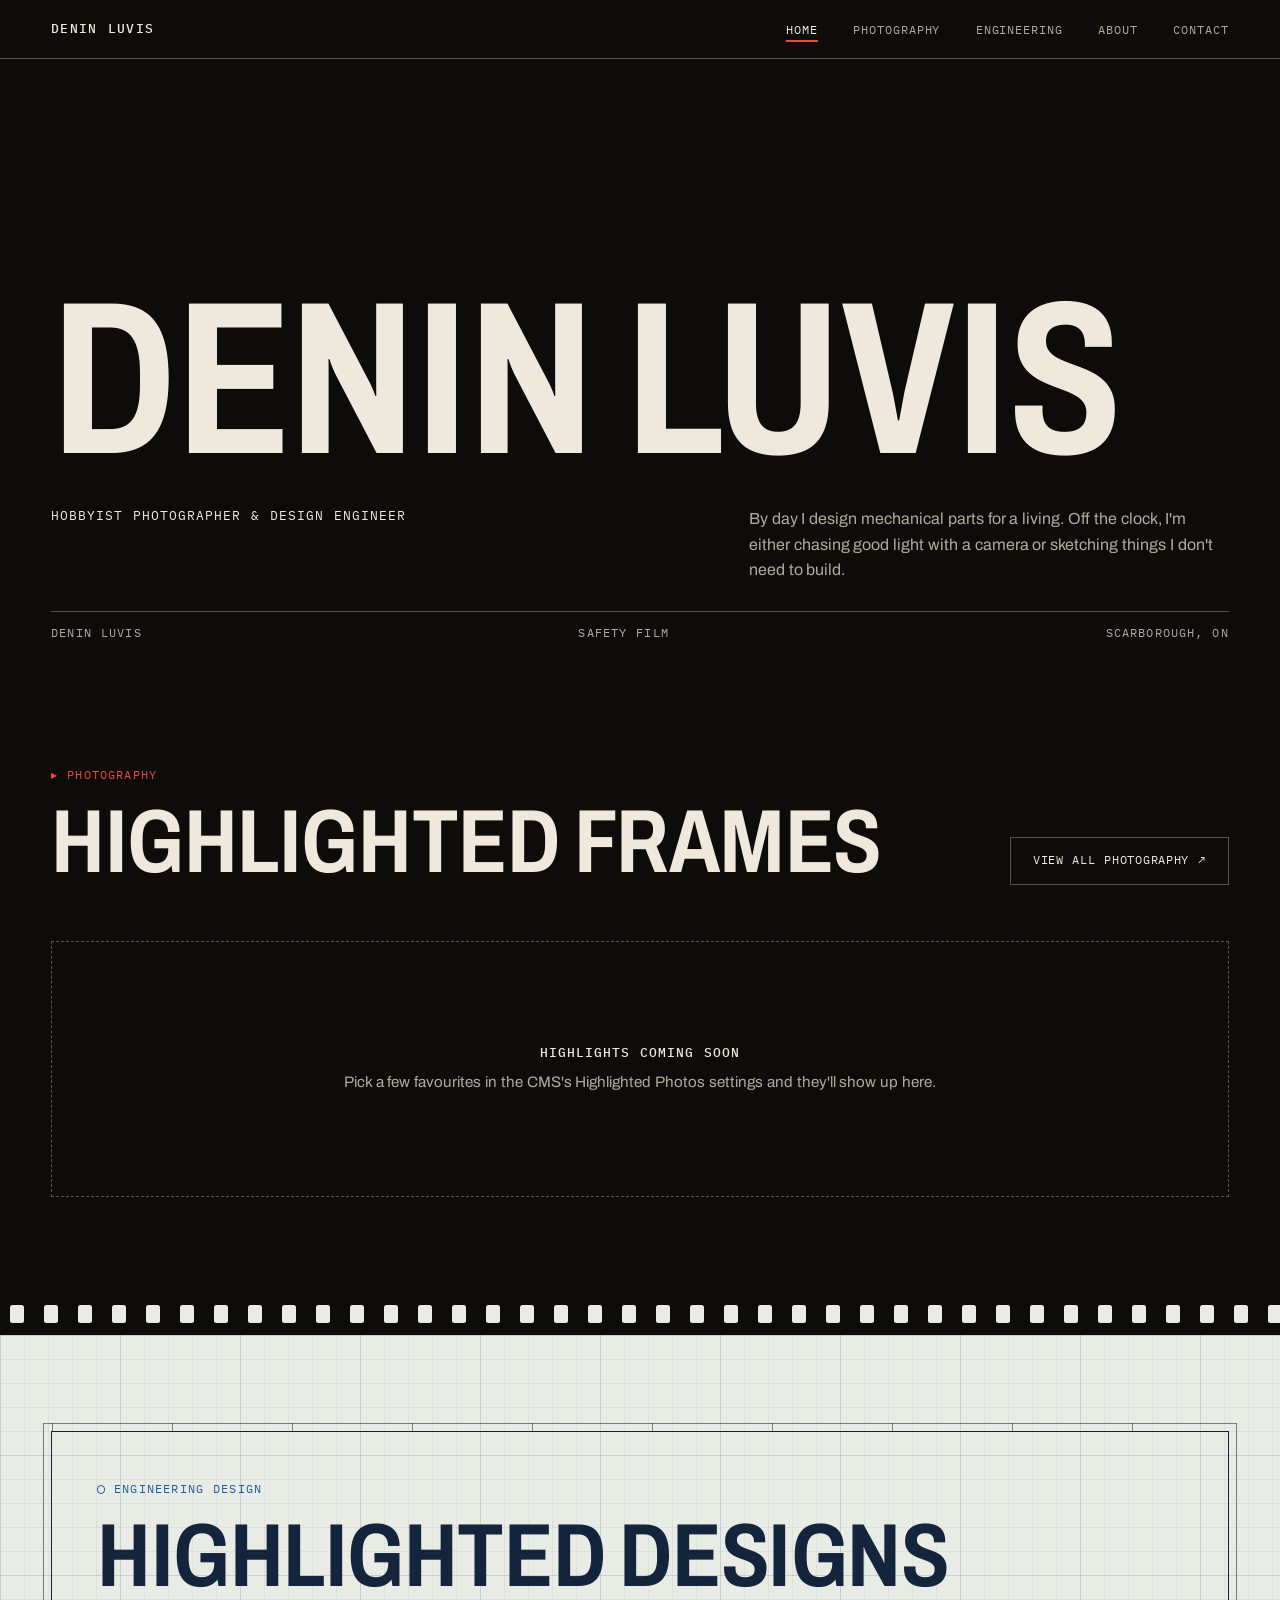
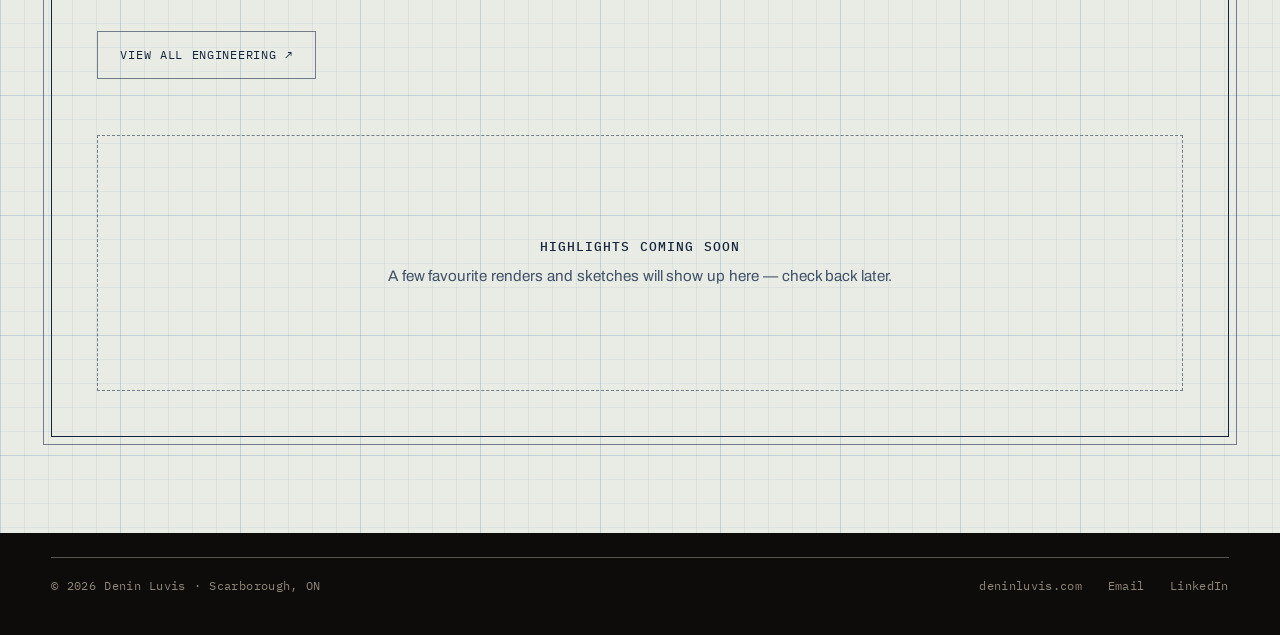
==== commit 1abad27d: "Replace Recent builds with curated Highlighted Designs Adds a home page grid of up to 6 equal 3:2 ti" ====
--- a/index.html
+++ b/index.html
@@ -65,20 +65,20 @@
 
   <div class="sprockets" aria-hidden="true"></div>
 
-  <!-- ── Latest Engineering ── -->
-  <section id="latest-engineering" class="gallery-section room-draft">
+  <!-- ── Highlighted Engineering ── -->
+  <section id="engineering-highlights" class="gallery-section room-draft">
     <div class="section-inner sheet">
       <div class="section-header section-header-row">
         <div>
           <p class="eyebrow reveal mono">Engineering Design</p>
-          <h2 class="section-title reveal reveal-delay-1">Recent builds</h2>
+          <h2 class="section-title reveal reveal-delay-1">Highlighted designs</h2>
         </div>
         <a href="/engineering.html" class="btn btn-ghost reveal reveal-delay-1">View all engineering ↗</a>
       </div>
-      <div class="gallery-grid"></div>
+      <div class="gallery-grid design-grid"></div>
       <div class="gallery-empty" hidden>
-        <strong>New builds coming soon</strong>
-        Renders and sketches land here automatically as I add them — check back later.
+        <strong>Highlights coming soon</strong>
+        A few favourite renders and sketches will show up here — check back later.
       </div>
     </div>
   </section>
--- a/style.css
+++ b/style.css
@@ -385,6 +385,17 @@
   .highlights-grid { flex-direction: column; }
   .highlight-column { width: 100%; }
 }
+
+/* ── Highlighted designs (home page): up to 6 identical 3:2 tiles ── */
+.design-grid {
+  display: grid;
+  grid-template-columns: repeat(3, minmax(0, 1fr));
+  gap: 1rem;
+}
+.design-grid .gallery-tile { margin-bottom: 0; }
+.design-grid img { aspect-ratio: 3 / 2; object-fit: cover; }
+@media (max-width: 900px) { .design-grid { grid-template-columns: repeat(2, minmax(0, 1fr)); } }
+@media (max-width: 560px) { .design-grid { grid-template-columns: minmax(0, 1fr); } }
 
 .gallery-empty {
   display: flex;
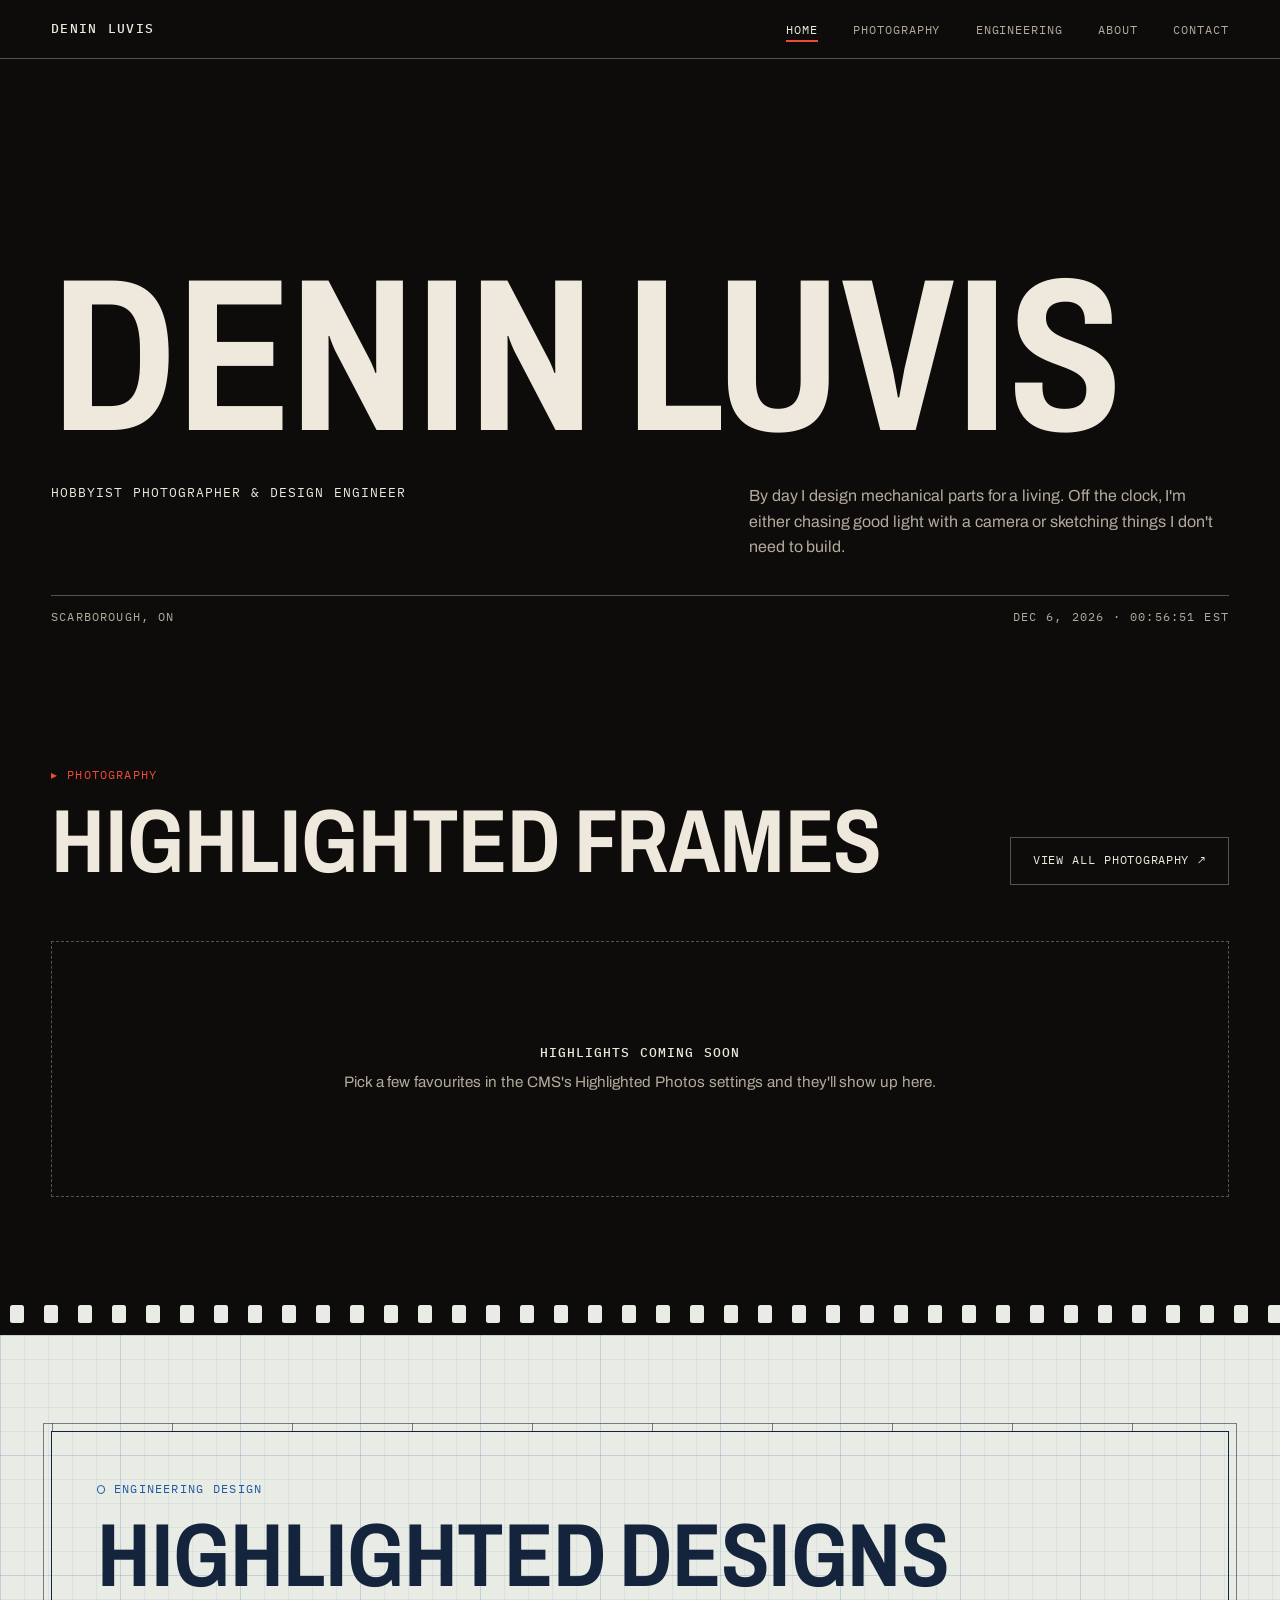
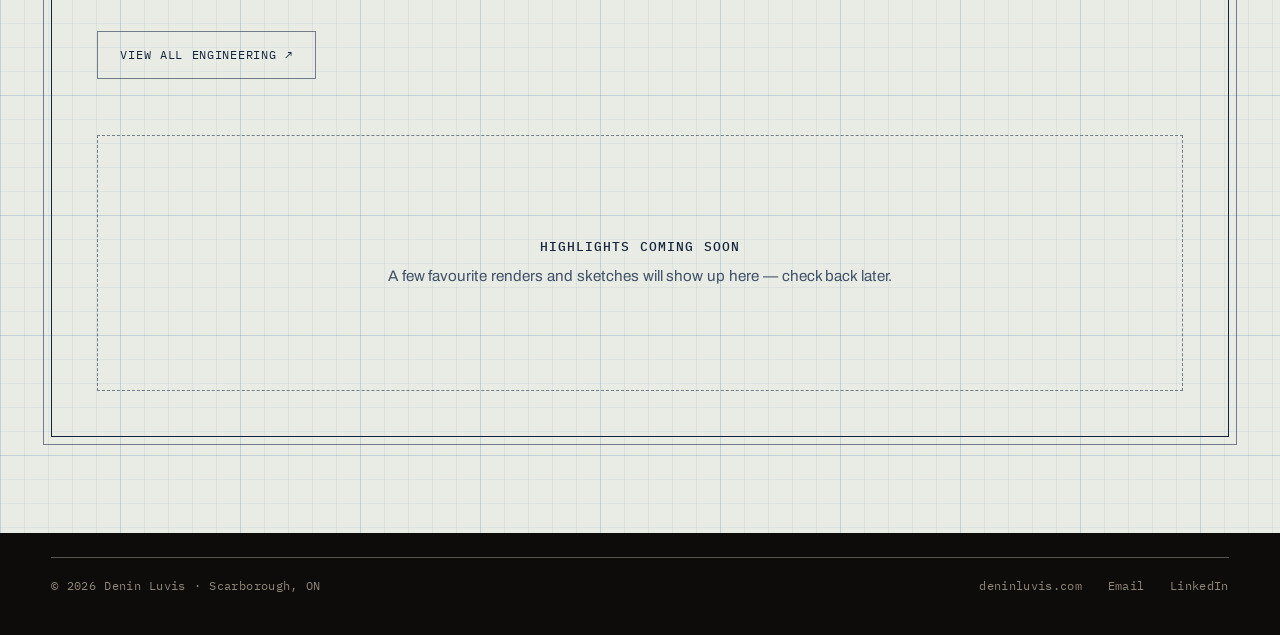
==== commit c258697a: "Replace hero film strip with location and live clock Drops the decorative film-edge text and shows S" ====
--- a/index.html
+++ b/index.html
@@ -4,6 +4,7 @@
   <meta charset="UTF-8" />
   <meta name="viewport" content="width=device-width, initial-scale=1.0" />
   <title>Denin Luvis</title>
+  <link rel="icon" type="image/svg+xml" href="/favicon.svg" />
   <meta name="description" content="Denin Luvis — photography and personal engineering design projects, just for fun." />
 
   <!-- Google Fonts -->
@@ -37,11 +38,10 @@
       <h1 class="hero-name">Denin Luvis</h1>
       <p class="hero-role">Hobbyist Photographer &amp; Design Engineer</p>
       <p class="hero-sub">By day I design mechanical parts for a living. Off the clock, I'm either chasing good light with a camera or sketching things I don't need to build.</p>
-    </div>
-    <div class="hero-edge" aria-hidden="true">
-      <span>Denin Luvis</span>
-      <span>Safety film</span>
-      <span>Scarborough, ON</span>
+      <div class="hero-edge">
+        <span>Scarborough, ON</span>
+        <time id="hero-clock"></time>
+      </div>
     </div>
   </section>
 
--- a/style.css
+++ b/style.css
@@ -197,7 +197,7 @@
   min-height: 74svh;
   display: flex;
   align-items: flex-end;
-  padding: 8rem var(--gutter) 5.2rem;
+  padding: 8rem var(--gutter) 2.5rem;
   overflow: hidden;
 }
 .hero-content {
@@ -244,20 +244,21 @@
   animation: fadeUp 0.8s 0.56s forwards;
 }
 .hero-edge {
-  position: absolute;
-  left: var(--gutter); right: var(--gutter);
-  bottom: 1.5rem;
-  display: flex;
-  justify-content: space-between;
-  gap: 1.5rem;
+  grid-column: 1 / -1;
+  margin-top: 2.2rem;
   padding-top: 0.75rem;
   border-top: 1px solid var(--line-strong);
+  display: flex;
+  flex-wrap: wrap;
+  justify-content: space-between;
+  gap: 0.3rem 1.5rem;
   font-family: var(--font-mono);
   font-size: 0.72rem;
   letter-spacing: 0.1em;
   text-transform: uppercase;
   color: var(--ink-mid);
-  white-space: nowrap;
+  opacity: 0;
+  animation: fadeUp 0.8s 0.7s forwards;
 }
 
 /* ── Buttons ── */
@@ -689,8 +690,8 @@
   .nav-links.open { opacity: 1; transform: none; pointer-events: auto; }
   .nav-links a { font-size: 0.85rem; }
   .nav-toggle { display: flex; }
-
-  #hero { padding-bottom: 4.8rem; }
+  .hero-edge { letter-spacing: 0.03em; }
+
   .gallery-section { padding-top: 6rem; padding-bottom: 4.5rem; }
   body.is-home .gallery-section { padding-top: 4rem; padding-bottom: 4rem; }
   #about { padding-top: 6rem; }
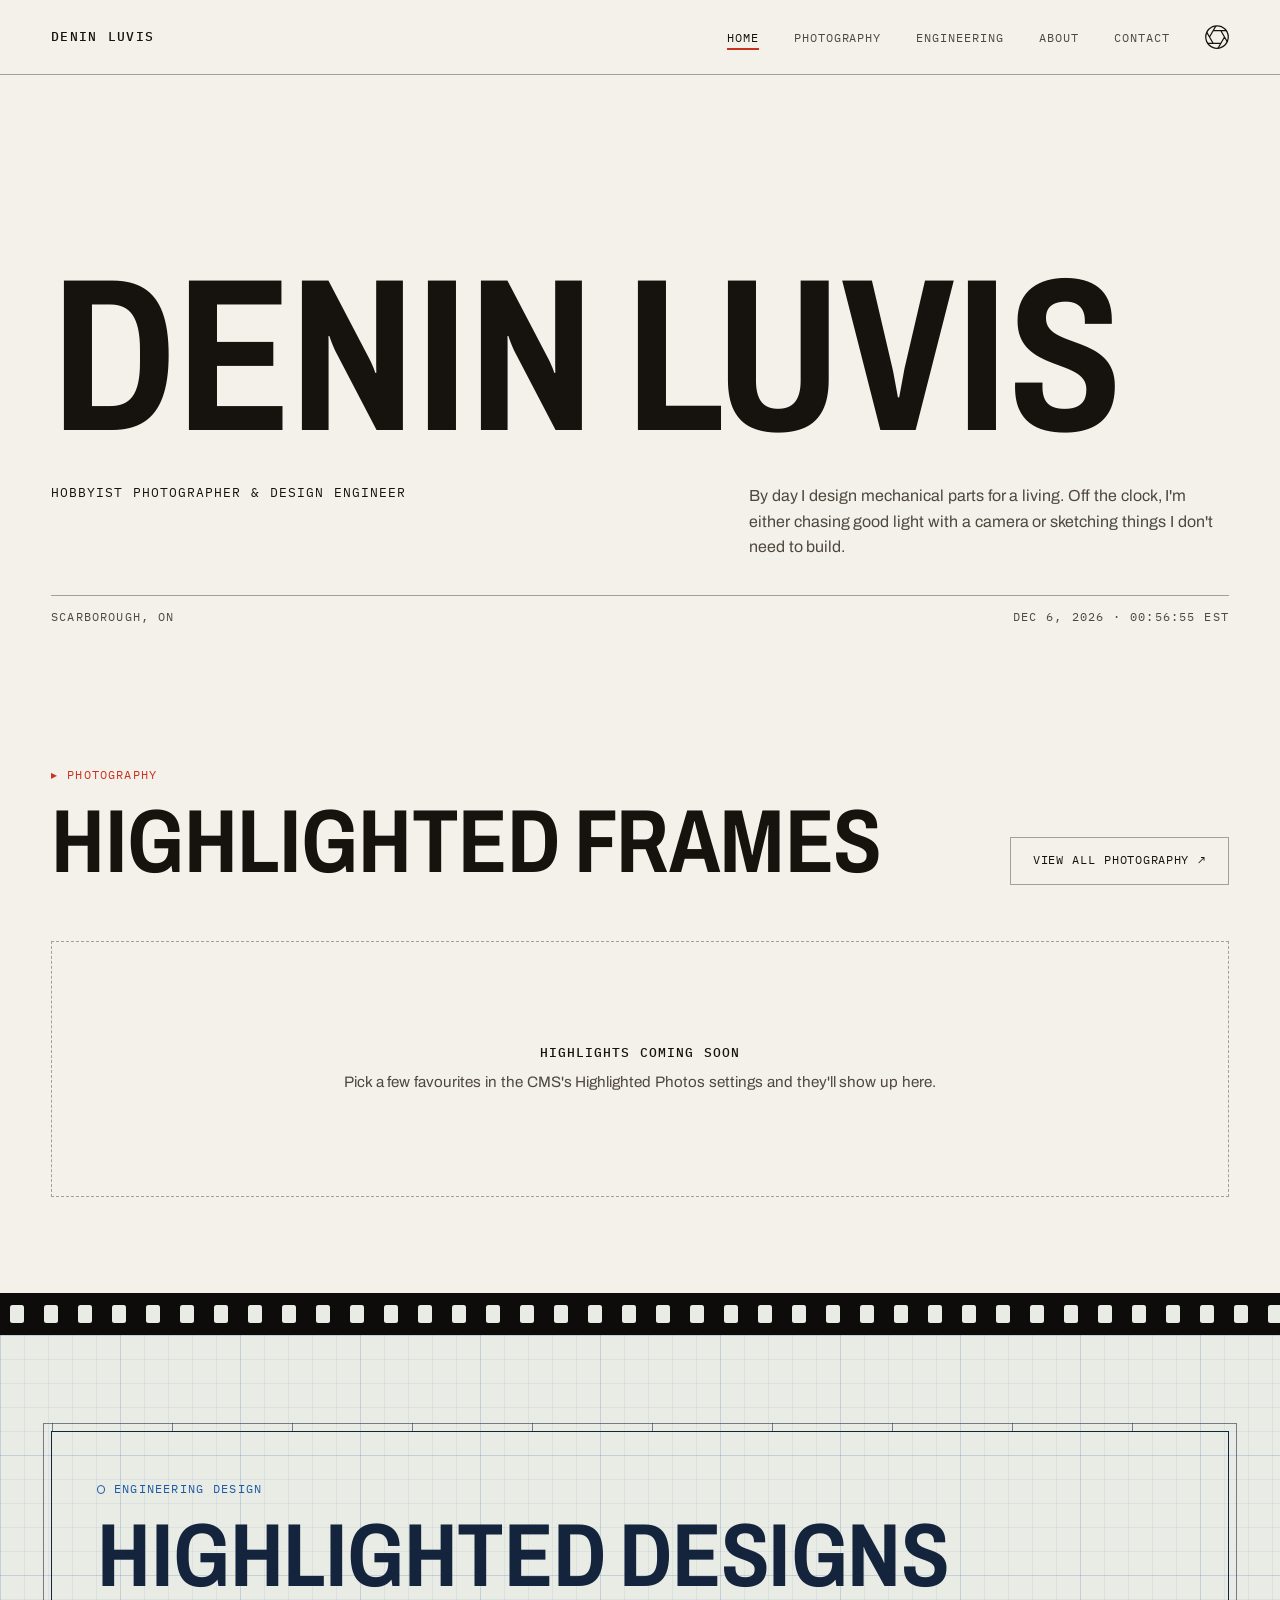
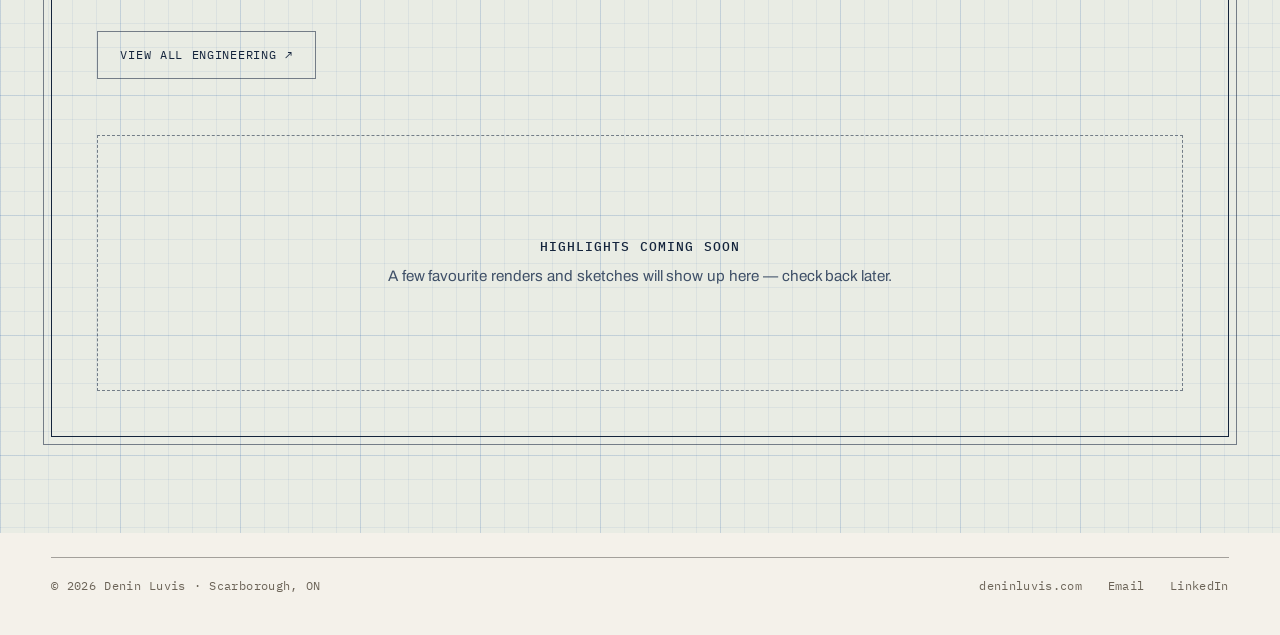
==== commit 633ec214: "Add site-wide light and dark modes with aperture switch Photography pages gain a warm light-table lo" ====
--- a/index.html
+++ b/index.html
@@ -5,6 +5,7 @@
   <meta name="viewport" content="width=device-width, initial-scale=1.0" />
   <title>Denin Luvis</title>
   <link rel="icon" type="image/svg+xml" href="/favicon.svg" />
+  <script src="/theme.js"></script>
   <meta name="description" content="Denin Luvis — photography and personal engineering design projects, just for fun." />
 
   <!-- Google Fonts -->
--- a/style.css
+++ b/style.css
@@ -55,6 +55,35 @@
   --font-mono: 'IBM Plex Mono', ui-monospace, 'Cascadia Mono', Consolas, monospace;
 }
 
+/* Light mode for the darkroom pages: a warm light table. The lightbox sets
+   its own colours above, so photos always open on black. */
+:root[data-theme="light"] {
+  color-scheme: light;
+  --bg:           #f4f1ea;
+  --surface:      #e8e4da;
+  --ink:          #16130f;
+  --ink-mid:      #4f483e;
+  --ink-soft:     #6b6357;
+  --line:         rgba(22,19,15,0.14);
+  --line-strong:  rgba(22,19,15,0.36);
+  --accent:       #c8321f;
+}
+
+/* Dark mode for the drafting pages: a blueprint. */
+:root[data-theme="dark"] .room-draft {
+  color-scheme: dark;
+  --bg:           #0f1d33;
+  --surface:      #16273f;
+  --ink:          #e8eef6;
+  --ink-mid:      #a9bad0;
+  --ink-soft:     #8ea2bd;
+  --line:         rgba(232,238,246,0.16);
+  --line-strong:  rgba(232,238,246,0.42);
+  --accent:       #6fb0ff;
+  --grid:         rgba(140,190,255,0.06);
+  --grid-major:   rgba(140,190,255,0.12);
+}
+
 html { scroll-behavior: smooth; }
 
 body {
@@ -95,7 +124,7 @@
   color: var(--ink);
   text-decoration: none;
 }
-.nav-links { display: flex; align-items: center; gap: 2.2rem; list-style: none; }
+.nav-links { display: flex; align-items: center; gap: 2.2rem; list-style: none; margin-left: auto; }
 .nav-links a {
   font-family: var(--font-mono);
   font-size: 0.74rem;
@@ -119,6 +148,39 @@
 .nav-links a:hover::after { width: 100%; }
 .nav-links a.active { color: var(--ink); }
 .nav-links a.active::after { width: 100%; background: var(--accent); }
+
+.theme-toggle {
+  display: inline-flex;
+  flex: none;
+  margin-left: 1.7rem;
+  margin-right: -8px; /* keeps the icon's edge on the page margin */
+  padding: 8px; /* tap area stays 40px though the icon is smaller */
+  background: none;
+  border: none;
+  border-radius: 50%;
+  cursor: pointer;
+}
+.theme-toggle svg { display: block; width: 24px; height: 24px; }
+
+/* A camera iris: wide open lets the light in, stopped down is dark mode. */
+.tt-line {
+  fill: none;
+  stroke: var(--ink);
+  stroke-width: 1.25;
+  stroke-linejoin: round;
+  vector-effect: non-scaling-stroke;
+}
+.tt-iris {
+  transform-origin: 16px 16px;
+  transform: rotate(-60deg) scale(.35);
+  transition: transform 0.55s cubic-bezier(.3,1.25,.5,1), stroke 0.2s;
+}
+:root[data-theme="light"] .tt-iris { transform: none; }
+@media (hover: hover) {
+  .theme-toggle:hover .tt-line { stroke: var(--accent); }
+  .theme-toggle:hover .tt-iris { transform: rotate(-52deg) scale(.43); }
+  :root[data-theme="light"] .theme-toggle:hover .tt-iris { transform: rotate(-8deg) scale(.92); }
+}
 
 .nav-toggle {
   display: none;
@@ -282,7 +344,11 @@
 /* ── Film edge: where the darkroom hands over to the drawing board ── */
 .sprockets {
   height: 42px;
-  background: var(--bg) url("data:image/svg+xml,%3Csvg xmlns='http://www.w3.org/2000/svg' width='34' height='42'%3E%3Crect x='10' y='12' width='14' height='18' rx='2.5' fill='%23e9ece4'/%3E%3C/svg%3E") left center repeat-x;
+  background: #0e0c0b url("data:image/svg+xml,%3Csvg xmlns='http://www.w3.org/2000/svg' width='34' height='42'%3E%3Crect x='10' y='12' width='14' height='18' rx='2.5' fill='%23e9ece4'/%3E%3C/svg%3E") left center repeat-x;
+}
+
+:root[data-theme="dark"] .sprockets {
+  background-image: url("data:image/svg+xml,%3Csvg xmlns='http://www.w3.org/2000/svg' width='34' height='42'%3E%3Crect x='10' y='12' width='14' height='18' rx='2.5' fill='%233a5a80'/%3E%3C/svg%3E");
 }
 
 /* ── Gallery sections ── */
@@ -690,6 +756,7 @@
   .nav-links.open { opacity: 1; transform: none; pointer-events: auto; }
   .nav-links a { font-size: 0.85rem; }
   .nav-toggle { display: flex; }
+  .theme-toggle { margin-left: auto; margin-right: 0.6rem; }
   .hero-edge { letter-spacing: 0.03em; }
 
   .gallery-section { padding-top: 6rem; padding-bottom: 4.5rem; }
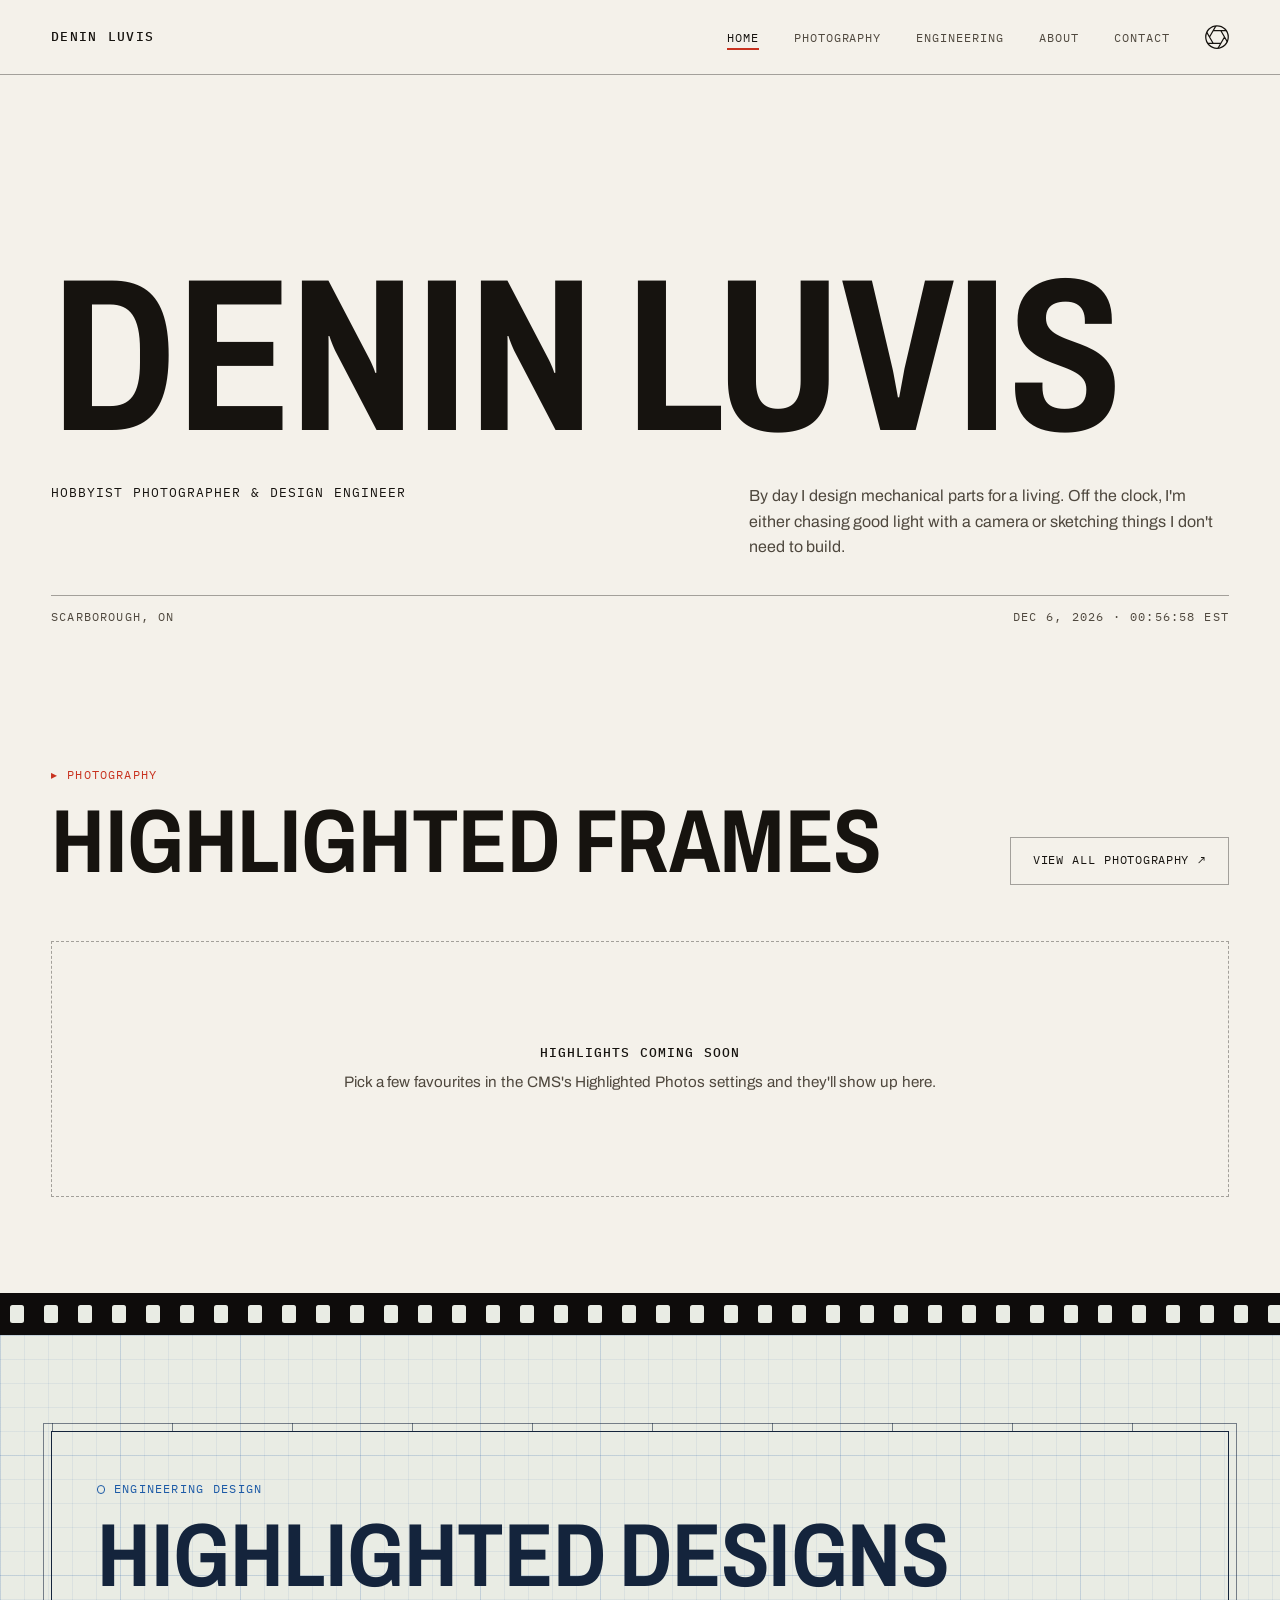
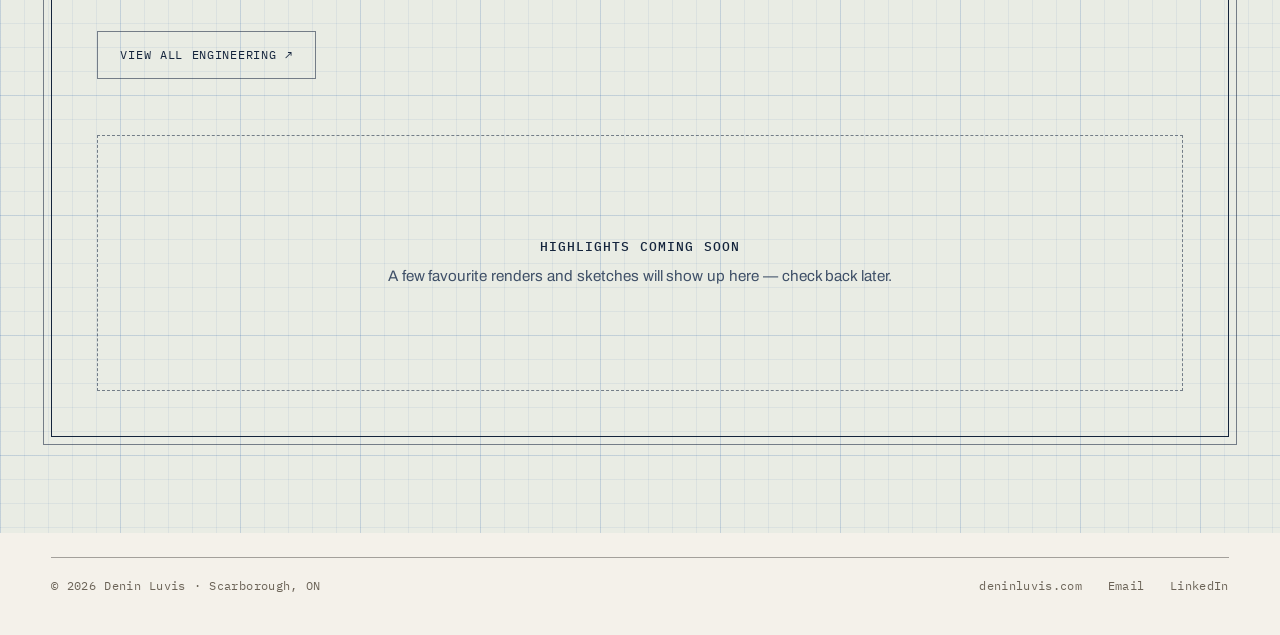
==== commit 1208f96f: "Deter saving photos from gallery and lightbox images Blocks right-click, drag-to-desktop, selection " ====
--- a/index.html
+++ b/index.html
@@ -100,7 +100,7 @@
   <div id="lightbox">
     <button id="lightbox-close" aria-label="Close">&times;</button>
     <button id="lightbox-prev" class="lightbox-nav" aria-label="Previous image">&larr;</button>
-    <img id="lightbox-img" src="" alt="" />
+    <img id="lightbox-img" src="" alt="" draggable="false" />
     <div class="lightbox-info">
       <div class="lightbox-meta">
         <span id="lightbox-caption"></span>
--- a/style.css
+++ b/style.css
@@ -386,6 +386,16 @@
   display: block;
   width: 100%;
   height: auto;
+  pointer-events: none; /* right-click lands on the tile button, so no "Save image as" */
+}
+
+/* Deter saving photos: no drag-to-desktop, no text/image selection, no iOS long-press sheet */
+.gallery-tile img,
+#lightbox img {
+  -webkit-user-drag: none;
+  user-select: none;
+  -webkit-user-select: none;
+  -webkit-touch-callout: none;
 }
 
 /* Edge printing under each frame */
